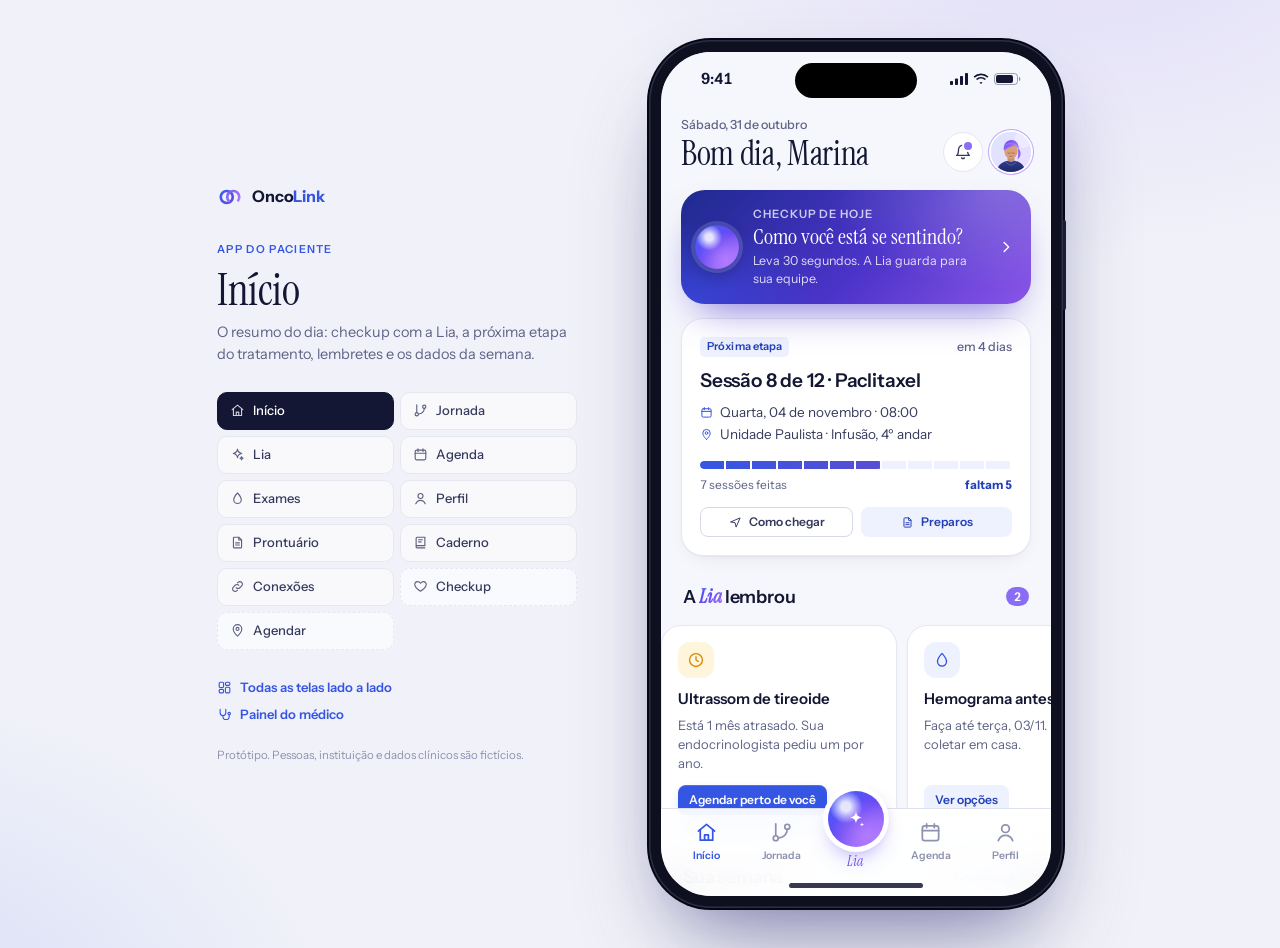
==== app.html @ 6821cc4e "Protótipo de telas do OncoLink para o GitHub Pages Painel do médico (desktop): cabeçalho da paciente" ====
<!doctype html>
<html lang="pt-BR">
<head>
<meta charset="utf-8">
<meta name="viewport" content="width=device-width,initial-scale=1,viewport-fit=cover">
<meta name="theme-color" content="#F5F6FB">
<title>OncoLink · App do paciente</title>
<meta name="description" content="Protótipo do app do paciente do OncoLink: jornada, chat com a Lia, agenda, exames, prontuário, caderno e conexões.">
<link rel="icon" href="assets/img/favicon.svg" type="image/svg+xml">
<link rel="preconnect" href="https://fonts.googleapis.com">
<link rel="preconnect" href="https://fonts.gstatic.com" crossorigin>
<link href="https://fonts.googleapis.com/css2?family=Instrument+Sans:wght@400;500;600;700&family=Instrument+Serif:ital@0;1&family=IBM+Plex+Mono:wght@400;500&display=swap" rel="stylesheet">
<link rel="stylesheet" href="assets/css/base.css">
<link rel="stylesheet" href="assets/css/app.css">
</head>
<body class="pa">
<script src="assets/js/icons.js"></script>

<div class="stage">
  <!-- painel lateral (desktop) -->
  <aside class="side">
    <a class="brand" href="index.html"><svg class="brand-mark"><use href="#oncolink-mark"/></svg><b>Onco<span>Link</span></b></a>
    <p class="side-kicker">App do paciente</p>
    <h1 class="serif side-title" id="sideTitle">Início</h1>
    <p class="side-desc" id="sideDesc"></p>
    <nav class="side-nav" id="sideNav" aria-label="Telas do protótipo"></nav>
    <div class="side-links">
      <a href="telas.html"><svg class="i sm"><use href="#i-grid"/></svg>Todas as telas lado a lado</a>
      <a href="medico.html"><svg class="i sm"><use href="#i-stetho"/></svg>Painel do médico</a>
    </div>
    <p class="proto-note">Protótipo. Pessoas, instituição e dados clínicos são fictícios.</p>
  </aside>

  <!-- celular -->
  <div class="phone-wrap">
    <div class="phone">
      <div class="screen" id="screen">
        <div class="status" aria-hidden="true">
          <span class="num">9:41</span>
          <span class="island"></span>
          <span class="sig">
            <svg viewBox="0 0 18 12" width="18" height="12"><rect x="0" y="8" width="3" height="4" rx=".8"/><rect x="5" y="5.5" width="3" height="6.5" rx=".8"/><rect x="10" y="3" width="3" height="9" rx=".8"/><rect x="15" y="0" width="3" height="12" rx=".8"/></svg>
            <svg viewBox="0 0 16 12" width="16" height="12"><path d="M8 2.2c2.4 0 4.6.9 6.2 2.5l1.2-1.2A10.4 10.4 0 0 0 8 .5 10.4 10.4 0 0 0 .6 3.5l1.2 1.2A8.7 8.7 0 0 1 8 2.2zm0 3.4c1.5 0 2.8.6 3.8 1.5L13 5.9A7 7 0 0 0 8 3.9a7 7 0 0 0-5 2l1.2 1.2c1-.9 2.3-1.5 3.8-1.5zm0 3.4c.6 0 1.1.2 1.5.6L8 11.1 6.5 9.6c.4-.4.9-.6 1.5-.6z"/></svg>
            <svg viewBox="0 0 27 12" width="27" height="12"><rect x=".5" y=".5" width="23" height="11" rx="3.2" fill="none" stroke="currentColor" opacity=".4"/><rect x="2" y="2" width="17" height="8" rx="2"/><path d="M25 4v4c.8-.3 1.3-1.1 1.3-2S25.8 4.3 25 4z" opacity=".5"/></svg>
          </span>
        </div>

        <div class="views">

          <!-- ============ INÍCIO ============ -->
          <section class="scr" data-s="inicio">
            <header class="hd">
              <div>
                <small class="hd-k">Sábado, 31 de outubro</small>
                <h1 class="serif">Bom dia, Marina</h1>
              </div>
              <div class="hd-r">
                <button class="ib" aria-label="Notificações"><svg class="i"><use href="#i-bell"/></svg><i class="badge"></i></button>
                <button class="me-btn" data-go="perfil" aria-label="Perfil"><img src="assets/img/marina.svg" alt=""></button>
              </div>
            </header>

            <button class="lia-card" data-open="checkup">
              <span class="lia-orb" style="--s:44px"></span>
              <span class="lc-tx"><small>Checkup de hoje</small><b>Como você está se sentindo?</b><span>Leva 30 segundos. A Lia guarda para sua equipe.</span></span>
              <svg class="i"><use href="#i-right"/></svg>
            </button>

            <article class="card nextc">
              <div class="nc-top"><span class="tag blue">Próxima etapa</span><span class="nc-when">em 4 dias</span></div>
              <h3>Sessão 8 de 12 · Paclitaxel</h3>
              <p class="nc-meta"><svg class="i xs"><use href="#i-calendar"/></svg>Quarta, 04 de novembro · 08:00</p>
              <p class="nc-meta"><svg class="i xs"><use href="#i-pin"/></svg>Unidade Paulista · Infusão, 4º andar</p>
              <div class="prog" style="--p:58.3"><i></i></div>
              <div class="prog-l num"><span>7 sessões feitas</span><span><b>faltam 5</b></span></div>
              <div class="nc-btns">
                <button class="btn ghost sm"><svg class="i xs"><use href="#i-nav"/></svg>Como chegar</button>
                <button class="btn soft sm"><svg class="i xs"><use href="#i-file"/></svg>Preparos</button>
              </div>
            </article>

            <div class="sec-h"><h2>A <span class="lia-name">Lia</span> lembrou</h2><span class="cnt num">2</span></div>
            <div class="hscroll">
              <article class="rem warn">
                <span class="rem-ic"><svg class="i"><use href="#i-clock"/></svg></span>
                <b>Ultrassom de tireoide</b>
                <p>Está 1 mês atrasado. Sua endocrinologista pediu um por ano.</p>
                <button class="btn primary sm" data-open="agendar">Agendar perto de você</button>
              </article>
              <article class="rem">
                <span class="rem-ic"><svg class="i"><use href="#i-drop"/></svg></span>
                <b>Hemograma antes da sessão</b>
                <p>Faça até terça, 03/11. Dá para coletar em casa.</p>
                <button class="btn soft sm" data-go="exames">Ver opções</button>
              </article>
              <article class="rem">
                <span class="rem-ic"><svg class="i"><use href="#i-pill"/></svg></span>
                <b>Omeprazol</b>
                <p>Você esqueceu 2 doses esta semana. Quer um alarme às 7h?</p>
                <button class="btn soft sm">Criar alarme</button>
              </article>
            </div>

            <div class="sec-h"><h2>Sua semana</h2><button class="lnk" data-go="conexoes">Conexões<svg class="i xs"><use href="#i-right"/></svg></button></div>
            <div class="wk">
              <div class="wk-t"><span class="wk-ic b"><svg class="i sm"><use href="#i-steps"/></svg></span><b class="num">6.240</b><small>passos por dia</small></div>
              <div class="wk-t"><span class="wk-ic v"><svg class="i sm"><use href="#i-moon"/></svg></span><b class="num">6h12</b><small>de sono</small></div>
              <div class="wk-t"><span class="wk-ic p"><svg class="i sm"><use href="#i-flame"/></svg></span><b class="num">3×</b><small>exercícios</small></div>
            </div>
            <p class="fine"><svg class="i xs"><use href="#i-lock"/></svg>Do Apple Watch e do Clue. Sua equipe vê só resumos.</p>

            <button class="connect" data-go="conexoes">
              <span class="cn-ics"><span style="background:#00B0B9"><svg class="i xs"><use href="#i-pulse"/></svg></span><span style="background:#34A853"><svg class="i xs"><use href="#i-heart"/></svg></span><span style="background:#1C2340"><svg class="i xs"><use href="#i-watch"/></svg></span></span>
              <span><b>Conecte mais dados</b><small>Fitbit, Health Connect, Garmin e medidores</small></span>
              <svg class="i sm"><use href="#i-right"/></svg>
            </button>
          </section>

          <!-- ============ JORNADA ============ -->
          <section class="scr" data-s="jornada">
            <header class="hd">
              <div><small class="hd-k">Desde 2019</small><h1 class="serif">Sua jornada</h1></div>
              <div class="hd-r"><button class="ib" aria-label="Compartilhar"><svg class="i"><use href="#i-share"/></svg></button></div>
            </header>
            <div class="seg wide" id="jseg"><button class="on" data-v="linha">Linha do tempo</button><button data-v="trat">Tratamentos</button></div>

            <div id="jv-linha">
              <div class="lanes" id="lanes"></div>
              <div class="jv" id="jv"></div>
            </div>

            <div id="jv-trat" hidden>
              <h3 class="grp">Em andamento</h3>
              <article class="tc">
                <div class="tc-h"><span class="tc-dot" style="--c:#3456E3"></span><b>Paclitaxel semanal</b><span class="tag blue">Em andamento</span></div>
                <p>Quimioterapia neoadjuvante · Câncer de mama</p>
                <div class="prog" style="--p:58.3"><i></i></div>
                <div class="prog-l num"><span>7 de 12 sessões · desde 09/09</span><span>fim previsto 02/12</span></div>
                <div class="tc-ev"><span class="tag warn"><svg class="i xs"><use href="#i-pause"/></svg>1 interrupção</span><span class="tag warn"><svg class="i xs"><use href="#i-alert"/></svg>1 intercorrência</span></div>
              </article>
              <article class="tc">
                <div class="tc-h"><span class="tc-dot" style="--c:#8B6CF6"></span><b>Gosserrelina mensal</b><span class="tag blue">Em andamento</span></div>
                <p>Proteção dos ovários durante a quimioterapia · Fertilidade</p>
                <div class="prog-l num"><span>5 aplicações · desde 02/07</span><span>próxima 26/11</span></div>
              </article>
              <article class="tc">
                <div class="tc-h"><span class="tc-dot" style="--c:#1F9BB8"></span><b>Acompanhamento da tireoide</b><span class="tag warn">Exame atrasado</span></div>
                <p>Ultrassom anual · sem médico responsável desde a alta</p>
              </article>
              <h3 class="grp">Encerrados</h3>
              <article class="tc done">
                <div class="tc-h"><span class="tc-dot" style="--c:#3456E3"></span><b>AC dose densa</b><span class="tag ok">Concluído</span></div>
                <p>4 de 4 ciclos · 01/07 a 19/08/2026</p>
                <div class="tc-ev"><span class="tag bad"><svg class="i xs"><use href="#i-bed"/></svg>1 internação · 3 dias</span><span class="tag ok"><svg class="i xs"><use href="#i-checkc"/></svg>Alta em 27/07</span></div>
              </article>
              <article class="tc done">
                <div class="tc-h"><span class="tc-dot" style="--c:#8B6CF6"></span><b>Preservação da fertilidade</b><span class="tag ok">Concluído</span></div>
                <p>14 óvulos congelados · 19/06/2026</p>
              </article>
              <article class="tc done">
                <div class="tc-h"><span class="tc-dot" style="--c:#C77DDB"></span><b>Septoplastia</b><span class="tag ok">Alta</span></div>
                <p>Cirurgia de desvio de septo · mai/2019</p>
              </article>
            </div>
          </section>

          <!-- ============ LIA ============ -->
          <section class="scr chat-scr" data-s="lia">
            <header class="lia-hd">
              <span class="lia-orb" style="--s:38px"></span>
              <div><b class="lia-name">Lia</b><small><i class="online"></i>Assistente de cuidado da Meridiano</small></div>
              <button class="ib" aria-label="Mais opções"><svg class="i"><use href="#i-more"/></svg></button>
            </header>
            <div class="chat" id="chat">
              <div class="day">Sáb, 24 out</div>
              <div class="m me voice">
                <div class="vb"><span class="play"><svg class="i xs fill"><use href="#i-play"/></svg></span><span class="wave" data-n="26"></span><span class="num dur">0:12</span></div>
                <p class="tr">“Tô sentindo um formigamento na ponta dos dedos, principalmente de manhã. Começou essa semana.”</p>
                <time>19:02</time>
              </div>
              <div class="m lia">
                <p>Obrigada por me contar, Marina. Formigamento pode ser um efeito do paclitaxel, e é importante que sua equipe saiba.</p>
                <div class="rec"><span class="rec-ic"><svg class="i xs"><use href="#i-book"/></svg></span><div><b>Registrado no seu caderno</b><small>Formigamento nas pontas dos dedos · desde 19/10</small></div><span class="rec-sh"><svg class="i xs"><use href="#i-users"/></svg>Equipe</span></div>
                <p>Vou avisar a Dra. Beatriz antes da próxima sessão e te pergunto de novo em alguns dias.</p>
                <time>19:02</time>
              </div>
              <div class="day">Hoje</div>
              <div class="m lia">
                <p>Oi, Marina. Faz uma semana que você falou do formigamento nas mãos. Como está hoje?</p>
                <div class="qr"><button>Melhorou</button><button class="picked">Está igual</button><button>Piorou</button></div>
                <time>09:10</time>
              </div>
              <div class="m me">
                <p>Igual. E às vezes derrubo coisas.</p>
                <time>09:14 <svg class="i xs"><use href="#i-check"/></svg></time>
              </div>
              <div class="m lia">
                <p>Entendi. Isso merece uma avaliação antes da sessão de quarta. A Dra. Beatriz tem horário na terça:</p>
                <div class="slot" id="slot">
                  <div class="sl-d num"><b>03</b>nov</div>
                  <div class="sl-tx"><b>Terça · 10:20</b><small>Dra. Beatriz Kanno · Unidade Paulista · 2,1 km</small></div>
                </div>
                <div class="slot-btns"><button class="btn lia sm" id="slotOk">Agendar</button><button class="btn ghost sm" data-open="agendar">Outros horários</button></div>
                <time>09:14</time>
              </div>
              <div class="safety"><svg class="i xs"><use href="#i-thermo"/></svg><span>Teve febre de 37,8 °C ou mais? Ligue para a <b>Central Oncológica 24h</b>: (11) 4002-8922.</span></div>
            </div>
            <div class="quick" id="quick" hidden>
              <button data-q="sintoma"><svg class="i sm"><use href="#i-thermo"/></svg>Registrar sintoma</button>
              <button data-q="exame"><svg class="i sm"><use href="#i-clip"/></svg>Enviar exame</button>
              <button data-q="contar"><svg class="i sm"><use href="#i-book"/></svg>Contar algo sobre mim</button>
            </div>
            <div class="composer" id="composer">
              <button class="ib plus" id="plusBtn" aria-label="Ações rápidas"><svg class="i"><use href="#i-plus"/></svg></button>
              <label class="cmp-in">
                <input id="msgIn" type="text" placeholder="Conte algo para a Lia…" autocomplete="off">
              </label>
              <button class="mic" id="micBtn" aria-label="Falar com a Lia"><svg class="i"><use href="#i-mic"/></svg></button>
            </div>
            <div class="rec-bar" id="recBar" hidden>
              <span class="rec-dot"></span><span class="num" id="recT">0:00</span>
              <span class="live-wave" id="liveWave"></span>
              <button class="btn sm ghost" id="recCancel">Cancelar</button>
              <button class="mic on" id="recStop" aria-label="Parar e enviar"><svg class="i"><use href="#i-send"/></svg></button>
            </div>
          </section>

          <!-- ============ AGENDA ============ -->
          <section class="scr" data-s="agenda">
            <header class="hd">
              <div><small class="hd-k">Novembro 2026</small><h1 class="serif">Agenda</h1></div>
              <div class="hd-r"><button class="ib" data-open="agendar" aria-label="Novo agendamento"><svg class="i"><use href="#i-plus"/></svg></button></div>
            </header>
            <div class="seg wide"><button class="on">Agendamentos</button><button data-go="exames">Exames</button></div>
            <div class="week" id="week"></div>

            <h3 class="grp">Próximos</h3>
            <article class="ap sug">
              <div class="ap-d num"><small>ter</small><b>03</b></div>
              <div class="ap-b">
                <span class="tag violet"><svg class="i xs"><use href="#i-sparkle"/></svg>Sugerido pela Lia</span>
                <b>Consulta · Dra. Beatriz Kanno</b>
                <small><svg class="i xs"><use href="#i-clock"/></svg>10:20 · Oncologia clínica</small>
                <small><svg class="i xs"><use href="#i-pin"/></svg>Unidade Paulista · 2,1 km</small>
                <div class="ap-btns"><button class="btn primary sm">Confirmar</button><button class="btn ghost sm" data-open="agendar">Remarcar</button></div>
              </div>
            </article>
            <article class="ap">
              <div class="ap-d num"><small>qua</small><b>04</b></div>
              <div class="ap-b">
                <span class="tag blue">Sessão 8 de 12</span>
                <b>Paclitaxel</b>
                <small><svg class="i xs"><use href="#i-clock"/></svg>08:00 · cerca de 3 horas</small>
                <small><svg class="i xs"><use href="#i-pin"/></svg>Unidade Paulista · Infusão, 4º andar</small>
                <p class="ap-note">Leve um casaco e um lanche leve. Hemograma até terça.</p>
              </div>
            </article>
            <article class="ap">
              <div class="ap-d num"><small>sex</small><b>06</b></div>
              <div class="ap-b">
                <span class="tag gray"><svg class="i xs"><use href="#i-globe"/></svg>Teleconsulta</span>
                <b>Nutrição oncológica</b>
                <small><svg class="i xs"><use href="#i-clock"/></svg>15:00 · Camila Duarte</small>
              </div>
            </article>
            <article class="ap">
              <div class="ap-d num"><small>qui</small><b>12</b></div>
              <div class="ap-b">
                <span class="tag gray">Retorno</span>
                <b>Reprodução humana</b>
                <small><svg class="i xs"><use href="#i-clock"/></svg>09:30 · Dr. Rafael Couto</small>
                <small><svg class="i xs"><use href="#i-pin"/></svg>Centro de Reprodução · Itaim · 5,4 km</small>
              </div>
            </article>
            <h3 class="grp">Anteriores</h3>
            <ul class="past">
              <li><span class="num">28/10</span><b>Paclitaxel · sessão 7</b><svg class="i sm ok"><use href="#i-checkc"/></svg></li>
              <li><span class="num">27/10</span><b>Hemograma</b><svg class="i sm ok"><use href="#i-checkc"/></svg></li>
              <li><span class="num">21/10</span><b>Consulta · Dra. Beatriz</b><svg class="i sm ok"><use href="#i-checkc"/></svg></li>
              <li><span class="num">06/10</span><b>Pronto atendimento · infecção urinária</b><svg class="i sm warn"><use href="#i-alert"/></svg></li>
            </ul>
          </section>

          <!-- ============ EXAMES ============ -->
          <section class="scr" data-s="exames">
            <header class="hd sub">
              <button class="back" data-go="agenda"><svg class="i"><use href="#i-left"/></svg>Agenda</button>
            </header>
            <h1 class="serif page-t">Exames</h1>
            <div class="map card" id="map"></div>
            <h3 class="grp">Próximos · perto de você</h3>
            <article class="ex">
              <span class="ex-n" style="--c:#3456E3">1</span>
              <div class="ex-b">
                <div class="ex-t"><b>Hemograma</b><span class="tag blue">Até ter, 03/11</span></div>
                <small>Laboratório Meridiano · Vila Mariana · 1,2 km</small>
                <small class="ok-tx"><svg class="i xs"><use href="#i-check"/></svg>Sem jejum · coleta em casa disponível</small>
                <div class="ap-btns"><button class="btn primary sm" data-open="agendar">Agendar</button><button class="btn ghost sm">Coleta em casa</button></div>
              </div>
            </article>
            <article class="ex">
              <span class="ex-n" style="--c:#5A4ED4">2</span>
              <div class="ex-b">
                <div class="ex-t"><b>Ecocardiograma</b><span class="tag blue">Até 06/11</span></div>
                <small>Unidade Paulista · Cardiologia, 2º andar · 2,1 km</small>
                <small>Pedido pela Dra. Beatriz · controle do coração</small>
              </div>
            </article>
            <article class="ex">
              <span class="ex-n" style="--c:#D58A00">3</span>
              <div class="ex-b">
                <div class="ex-t"><b>Ultrassom de tireoide</b><span class="tag warn">Atrasado</span></div>
                <small>Meridiano Diagnósticos · Moema · 3,4 km</small>
                <small>Pedido anual da endocrinologia · último em 15/09/2025</small>
                <div class="ap-btns"><button class="btn primary sm" data-open="agendar">Agendar</button></div>
              </div>
            </article>
            <h3 class="grp">Recentes</h3>
            <ul class="res">
              <li><span class="res-ic ok"><svg class="i sm"><use href="#i-drop"/></svg></span><div><b>Hemograma</b><small>27/10 · Liberada para a sessão 7</small></div><button class="lnk">Laudo<svg class="i xs"><use href="#i-right"/></svg></button></li>
              <li><span class="res-ic v"><svg class="i sm"><use href="#i-chart"/></svg></span><div><b>Hormônios e reserva ovariana</b><small>21/10 · Comente com o Dr. Rafael no dia 12</small></div><button class="lnk">Laudo<svg class="i xs"><use href="#i-right"/></svg></button></li>
              <li><span class="res-ic ok"><svg class="i sm"><use href="#i-heart"/></svg></span><div><b>Ecocardiograma</b><small>26/08 · Dentro do esperado</small></div><button class="lnk">Laudo<svg class="i xs"><use href="#i-right"/></svg></button></li>
              <li><span class="res-ic"><svg class="i sm"><use href="#i-file"/></svg></span><div><b>Biópsia de mama</b><small>20/05 · Discutido em consulta</small></div><button class="lnk">Laudo<svg class="i xs"><use href="#i-right"/></svg></button></li>
            </ul>
          </section>

          <!-- ============ PERFIL ============ -->
          <section class="scr" data-s="perfil">
            <div class="pf-cover"></div>
            <div class="pf">
              <div class="pf-photo"><img src="assets/img/marina.svg" alt="Foto de Marina"><button aria-label="Trocar foto"><svg class="i xs"><use href="#i-edit"/></svg></button></div>
              <h1 class="serif">Marina Albuquerque Teles</h1>
              <p class="num">38 anos · prontuário 0048-2213</p>
              <span class="chip"><svg class="i"><use href="#i-building"/></svg>Vinculada à Meridiano Saúde</span>
            </div>
            <div class="pf-stats">
              <button data-go="conexoes"><b class="num">3</b><small>conexões</small></button>
              <button data-go="caderno"><b class="num">42</b><small>no caderno</small></button>
              <button data-go="jornada"><b class="num">7/12</b><small>sessões</small></button>
            </div>
            <h3 class="grp">Sua saúde</h3>
            <ul class="menu">
              <li><button data-go="prontuario"><span class="mi b"><svg class="i sm"><use href="#i-file"/></svg></span><span><b>Prontuário</b><small>Diagnósticos, medicações e histórico</small></span><svg class="i sm ch"><use href="#i-right"/></svg></button></li>
              <li><button data-go="caderno"><span class="mi v"><svg class="i sm"><use href="#i-book"/></svg></span><span><b>Meu caderno</b><small>O que você contou à Lia</small></span><svg class="i sm ch"><use href="#i-right"/></svg></button></li>
              <li><button data-go="exames"><span class="mi b"><svg class="i sm"><use href="#i-drop"/></svg></span><span><b>Exames</b><small>Resultados e próximos locais</small></span><svg class="i sm ch"><use href="#i-right"/></svg></button></li>
              <li><button data-go="conexoes"><span class="mi v"><svg class="i sm"><use href="#i-link"/></svg></span><span><b>Conexões</b><small>Apple Saúde, Clue e mais</small></span><span class="pill num">3 ativas</span><svg class="i sm ch"><use href="#i-right"/></svg></button></li>
            </ul>
            <h3 class="grp">Equipe de cuidado</h3>
            <ul class="team">
              <li><span class="t-av">BK</span><span><b>Dra. Beatriz Kanno</b><small>Oncologia clínica</small></span><button class="ib sm" aria-label="Mensagem"><svg class="i sm"><use href="#i-msg"/></svg></button></li>
              <li><span class="t-av v">RC</span><span><b>Dr. Rafael Couto</b><small>Reprodução humana</small></span><button class="ib sm" aria-label="Mensagem"><svg class="i sm"><use href="#i-msg"/></svg></button></li>
              <li><span class="t-av g">JP</span><span><b>Joana Prado</b><small>Enfermeira navegadora · 24h</small></span><button class="ib sm" aria-label="Ligar"><svg class="i sm"><use href="#i-phone"/></svg></button></li>
            </ul>
            <h3 class="grp">Conta</h3>
            <ul class="menu">
              <li><button><span class="mi g"><svg class="i sm"><use href="#i-shield"/></svg></span><span><b>Privacidade e compartilhamento</b></span><svg class="i sm ch"><use href="#i-right"/></svg></button></li>
              <li><button><span class="mi g"><svg class="i sm"><use href="#i-bell"/></svg></span><span><b>Notificações e lembretes</b></span><svg class="i sm ch"><use href="#i-right"/></svg></button></li>
            </ul>
          </section>

          <!-- ============ PRONTUÁRIO ============ -->
          <section class="scr" data-s="prontuario">
            <header class="hd sub"><button class="back" data-go="perfil"><svg class="i"><use href="#i-left"/></svg>Perfil</button></header>
            <h1 class="serif page-t">Prontuário</h1>
            <p class="lead">Registro oficial da Meridiano Saúde · atualizado em 28/10</p>
            <div class="seg wide" id="prSeg"><button class="on" data-v="resumo">Resumo</button><button data-v="meds">Medicações</button><button data-v="hist">Histórico</button></div>

            <div data-pr="resumo">
              <article class="card dx">
                <small>Diagnóstico principal</small>
                <b>Carcinoma ductal invasivo · mama esquerda</b>
                <div class="dx-tags"><span class="tag blue">RH+</span><span class="tag blue">HER2−</span><span class="tag blue">Estágio IIA</span></div>
                <p>Em quimioterapia antes da cirurgia (neoadjuvante). Equipe: oncologia clínica, mastologia e reprodução humana.</p>
              </article>
              <ul class="kv">
                <li><span class="kv-ic bad"><svg class="i sm"><use href="#i-alert"/></svg></span><div><small>Alergias</small><b>Sulfa · urticária</b></div></li>
                <li><span class="kv-ic"><svg class="i sm"><use href="#i-heart"/></svg></span><div><small>Outras condições</small><b>Nódulo de tireoide benigno</b></div></li>
                <li><span class="kv-ic"><svg class="i sm"><use href="#i-plus"/></svg></span><div><small>Cirurgias e procedimentos</small><b>Septoplastia (2019) · Cateter implantado (2026)</b></div></li>
                <li><span class="kv-ic v"><svg class="i sm"><use href="#i-users"/></svg></span><div><small>Histórico familiar</small><b>Mãe: câncer de endométrio · Avó: câncer de ovário</b></div></li>
                <li><span class="kv-ic"><svg class="i sm"><use href="#i-drop"/></svg></span><div><small>Tipo sanguíneo</small><b>O positivo</b></div></li>
              </ul>
            </div>

            <div data-pr="meds" hidden>
              <p class="lead">Marque quando tomar. Sua equipe vê a adesão das últimas 4 semanas.</p>
              <ul class="medl" id="medl"></ul>
            </div>

            <div data-pr="hist" hidden>
              <ul class="hl">
                <li><span class="hl-y num">2026</span><div><b>Internação por neutropenia febril</b><small>24 a 27/07 · alta sem sequelas</small></div></li>
                <li><span class="hl-y num">2026</span><div><b>Congelamento de óvulos</b><small>19/06 · 14 óvulos</small></div></li>
                <li><span class="hl-y num">2026</span><div><b>Implante de cateter</b><small>24/06 · para a quimioterapia</small></div></li>
                <li><span class="hl-y num">2026</span><div><b>Diagnóstico de câncer de mama</b><small>27/05 · biópsia de 20/05</small></div></li>
                <li><span class="hl-y num">2023</span><div><b>Nódulo de tireoide</b><small>Punção benigna · ultrassom anual</small></div></li>
                <li><span class="hl-y num">2019</span><div><b>Septoplastia</b><small>Cirurgia de desvio de septo</small></div></li>
              </ul>
            </div>
          </section>

          <!-- ============ CADERNO ============ -->
          <section class="scr" data-s="caderno">
            <header class="hd sub"><button class="back" data-go="perfil"><svg class="i"><use href="#i-left"/></svg>Perfil</button></header>
            <h1 class="serif page-t">Meu caderno</h1>
            <p class="lead">O que você contou à Lia e quer que sua equipe leve em conta. Você decide o que é compartilhado.</p>
            <button class="btn lia block" data-go="lia"><span class="lia-orb still" style="--s:20px"></span>Contar algo à Lia</button>
            <div class="nb" id="nb"></div>
          </section>

          <!-- ============ CONEXÕES ============ -->
          <section class="scr" data-s="conexoes">
            <header class="hd sub"><button class="back" data-go="perfil"><svg class="i"><use href="#i-left"/></svg>Perfil</button></header>
            <h1 class="serif page-t">Conexões</h1>
            <p class="lead">Conecte apps e dispositivos. Sua equipe vê resumos, como “se exercitou 3 vezes por semana”, e nunca os dados brutos.</p>

            <h3 class="grp">Conectados</h3>
            <article class="svc-card open">
              <div class="svc-h">
                <span class="svc-ic" style="background:linear-gradient(135deg,#FF5E7E,#FF2D55)"><svg class="i fill"><use href="#i-heart"/></svg></span>
                <span><b>Apple Saúde</b><small><i class="on-dot"></i>Sincronizado há 12 min</small></span>
                <svg class="i sm ch"><use href="#i-up"/></svg>
              </div>
              <ul class="perm">
                <li><span><svg class="i xs"><use href="#i-steps"/></svg>Passos e exercícios</span><label class="sw"><input type="checkbox" checked><i></i></label></li>
                <li><span><svg class="i xs"><use href="#i-moon"/></svg>Sono</span><label class="sw"><input type="checkbox" checked><i></i></label></li>
                <li><span><svg class="i xs"><use href="#i-heart"/></svg>Frequência cardíaca</span><label class="sw"><input type="checkbox" checked><i></i></label></li>
                <li><span><svg class="i xs"><use href="#i-scale"/></svg>Peso</span><label class="sw"><input type="checkbox"><i></i></label></li>
              </ul>
              <p class="svc-note"><svg class="i xs"><use href="#i-watch"/></svg>Inclui os dados do seu Apple Watch</p>
            </article>
            <article class="svc-card">
              <div class="svc-h">
                <span class="svc-ic" style="background:linear-gradient(135deg,#E85F7F,#B4559B)"><svg class="i"><use href="#i-cycle"/></svg></span>
                <span><b>Clue</b><small><i class="on-dot"></i>Ciclo e sintomas · hoje, 07:30</small></span>
                <svg class="i sm ch"><use href="#i-down"/></svg>
              </div>
            </article>

            <h3 class="grp">Disponíveis</h3>
            <ul class="avail">
              <li><span class="svc-ic" style="background:#00B0B9"><svg class="i"><use href="#i-pulse"/></svg></span><span><b>Fitbit</b><small>Atividade, sono e FC</small></span><button class="btn soft sm" data-connect>Conectar</button></li>
              <li><span class="svc-ic" style="background:#34A853"><svg class="i"><use href="#i-heart"/></svg></span><span><b>Health Connect</b><small>Android · dados do celular</small></span><button class="btn soft sm" data-connect>Conectar</button></li>
              <li><span class="svc-ic" style="background:#111"><svg class="i"><use href="#i-nav"/></svg></span><span><b>Garmin Connect</b><small>Treinos e recuperação</small></span><button class="btn soft sm" data-connect>Conectar</button></li>
              <li><span class="svc-ic" style="background:#5A4ED4"><svg class="i"><use href="#i-gauge"/></svg></span><span><b>Medidor de pressão</b><small>Bluetooth</small></span><button class="btn soft sm" data-connect>Parear</button></li>
              <li><span class="svc-ic" style="background:#3456E3"><svg class="i"><use href="#i-scale"/></svg></span><span><b>Balança inteligente</b><small>Bluetooth</small></span><button class="btn soft sm" data-connect>Parear</button></li>
            </ul>
            <div class="privacy"><svg class="i"><use href="#i-shield"/></svg><p><b>Seus dados, suas regras.</b> Você pode desconectar quando quiser. A Meridiano só usa esses dados para o seu cuidado.</p></div>
          </section>
        </div>

        <!-- barra inferior -->
        <nav class="tabbar" id="tabbar" aria-label="Navegação do app">
          <button data-go="inicio" data-tab="inicio"><svg class="i"><use href="#i-home"/></svg><span>Início</span></button>
          <button data-go="jornada" data-tab="jornada"><svg class="i"><use href="#i-journey"/></svg><span>Jornada</span></button>
          <button data-go="lia" data-tab="lia" class="tb-lia" aria-label="Lia"><span class="lia-orb" style="--s:56px"><svg class="i fill"><use href="#i-sparkle"/></svg></span><span>Lia</span></button>
          <button data-go="agenda" data-tab="agenda"><svg class="i"><use href="#i-calendar"/></svg><span>Agenda</span></button>
          <button data-go="perfil" data-tab="perfil"><svg class="i"><use href="#i-user"/></svg><span>Perfil</span></button>
        </nav>

        <!-- ============ CHECKUP (pop-up) ============ -->
        <div class="sheet-bg" data-sheet="checkup" hidden>
          <div class="sheet" role="dialog" aria-modal="true" aria-labelledby="ckT">
            <span class="grab"></span>
            <button class="ib close" data-close aria-label="Fechar"><svg class="i"><use href="#i-x"/></svg></button>
            <div class="ck-step" data-step="1">
              <span class="lia-orb" style="--s:46px"></span>
              <h2 class="serif" id="ckT">Como você está se sentindo hoje?</h2>
              <div class="faces" id="faces"></div>
              <p class="faces-l" id="facesL">Toque em uma opção</p>
              <h4>Algo novo desde o último checkup?</h4>
              <div class="sym" id="sym">
                <button>Cansaço</button><button>Náusea</button><button>Formigamento</button><button>Dor</button>
                <button data-alert>Febre</button><button>Sono ruim</button><button>Ansiedade</button><button data-none>Nada de novo</button>
              </div>
              <h4>Sua energia hoje <span class="num" id="enV">6</span><small>/10</small></h4>
              <input type="range" min="0" max="10" value="6" id="energy" class="range">
              <button class="speak"><svg class="i sm"><use href="#i-mic"/></svg>Prefere falar? Conte para a Lia</button>
              <button class="btn primary block lg" id="ckSend">Enviar para a Lia</button>
            </div>
            <div class="ck-step done" data-step="2" hidden>
              <div class="ok-orb"><svg class="i lg"><use href="#i-check"/></svg></div>
              <h2 class="serif">Obrigada, Marina.</h2>
              <p class="lead c" id="ckMsg">Anotei no seu caderno. Sua equipe recebe o resumo da semana na segunda.</p>
              <div class="alert-card" id="ckAlert" hidden>
                <svg class="i"><use href="#i-thermo"/></svg>
                <div><b>Febre durante a quimioterapia é urgente.</b><p>Meça a temperatura. Se for 37,8 °C ou mais, ligue agora para a Central Oncológica 24h.</p>
                <button class="btn sm danger"><svg class="i xs"><use href="#i-phone"/></svg>Ligar · (11) 4002-8922</button></div>
              </div>
              <button class="btn ghost block" data-close>Voltar ao início</button>
            </div>
          </div>
        </div>

        <!-- ============ AGENDAR (pop-up) ============ -->
        <div class="sheet-bg" data-sheet="agendar" hidden>
          <div class="sheet" role="dialog" aria-modal="true" aria-labelledby="agT">
            <span class="grab"></span>
            <button class="ib close" data-close aria-label="Fechar"><svg class="i"><use href="#i-x"/></svg></button>
            <div class="ag-step" data-step="1">
              <small class="sh-k">Agendar exame</small>
              <h2 class="serif" id="agT">Ultrassom de tireoide</h2>
              <p class="lead">Escolha um local perto de você. Não precisa de jejum.</p>
              <div class="locs" id="locs">
                <label class="loc"><input type="radio" name="loc" checked><span class="loc-b"><b>Meridiano Diagnósticos · Moema</b><small><svg class="i xs"><use href="#i-pin"/></svg>3,4 km · 12 min de carro</small></span><span class="loc-n num">seg 09/11</span></label>
                <label class="loc"><input type="radio" name="loc"><span class="loc-b"><b>Unidade Paulista</b><small><svg class="i xs"><use href="#i-pin"/></svg>2,1 km · no dia da sua sessão</small></span><span class="loc-n num">qua 04/11</span></label>
                <label class="loc"><input type="radio" name="loc"><span class="loc-b"><b>Unidade Vila Mariana</b><small><svg class="i xs"><use href="#i-pin"/></svg>4,0 km · 15 min de carro</small></span><span class="loc-n num">ter 10/11</span></label>
              </div>
              <h4>Horários</h4>
              <div class="times" id="times"><button>07:40</button><button class="on">08:20</button><button>09:00</button><button>10:40</button><button>14:00</button><button>16:20</button></div>
              <p class="tip-lia"><span class="lia-orb still" style="--s:18px"></span>Na quarta você já vai à Unidade Paulista. Quer aproveitar a ida?</p>
              <button class="btn primary block lg" id="agOk">Confirmar agendamento</button>
            </div>
            <div class="ag-step done" data-step="2" hidden>
              <div class="ok-orb"><svg class="i lg"><use href="#i-calendar"/></svg></div>
              <h2 class="serif">Agendado!</h2>
              <p class="lead c" id="agMsg">Ultrassom de tireoide · seg, 09/11 · 08:20<br>Meridiano Diagnósticos · Moema</p>
              <p class="fine c">A Lia te lembra na véspera.</p>
              <button class="btn ghost block" data-close>Fechar</button>
            </div>
          </div>
        </div>

        <div class="ptoast" id="ptoast" role="status" aria-live="polite"></div>
      </div>
    </div>
  </div>
</div>

<script src="assets/js/data.js"></script>
<script src="assets/js/app.js"></script>
</body>
</html>
---- assets/css/base.css ----
/* ============================================================
   OncoLink · base
   Tokens, reset e peças comuns às duas interfaces (médico e paciente).
   Azuis e roxos vêm das famílias Retina, Nexo e Dendrito da paleta
   NeuroDynamics; o resto é neutro frio para a leitura clínica.
   ============================================================ */
:root{
  /* superfícies */
  --bg:#F4F5FA;
  --bg-2:#EEF0F7;
  --surface:#FFFFFF;
  --surface-2:#F8F9FD;
  --line:#E6E8F1;
  --line-2:#D6D9E7;

  /* tinta */
  --ink:#131733;
  --ink-2:#363B5E;
  --muted:#5F6488;
  --dim:#8E92AE;

  /* azuis e roxos */
  --blue:#3456E3;
  --blue-700:#2340B8;
  --blue-900:#142A75;
  --blue-100:#E0E6FC;
  --blue-50:#EEF2FE;
  --indigo:#5A4ED4;
  --indigo-100:#E7E5FA;
  --violet:#8B6CF6;
  --violet-300:#BCA8FB;
  --violet-100:#EEE8FE;
  --violet-50:#F6F3FF;

  /* estados (só interface) */
  --ok:#0F9F7A;    --ok-50:#E3F6EF;   --ok-tx:#0A6B52;
  --warn:#D58A00;  --warn-50:#FFF4DC; --warn-tx:#7A4D00;
  --bad:#DD3F57;   --bad-50:#FDE8EB;  --bad-tx:#9A1F33;
  --info:var(--blue); --info-50:var(--blue-50);

  /* Lia: a única superfície em gradiente */
  --lia-a:#3B5BFF;
  --lia-b:#6A4BF2;
  --lia-c:#B47CFF;
  --lia:linear-gradient(135deg,var(--lia-a) 0%,var(--lia-b) 52%,var(--lia-c) 100%);
  --lia-soft:linear-gradient(135deg,#EEF1FF 0%,#F1ECFF 60%,#F8EEFF 100%);

  /* tipo */
  --f:'Instrument Sans',-apple-system,BlinkMacSystemFont,'Segoe UI',Roboto,Arial,sans-serif;
  --fd:'Instrument Serif',Georgia,'Times New Roman',serif;
  --fm:'IBM Plex Mono',ui-monospace,SFMono-Regular,Menlo,monospace;

  /* forma */
  --r-xs:6px; --r-sm:10px; --r-md:14px; --r-lg:18px; --r-xl:24px;
  --sh-1:0 1px 2px rgba(19,23,51,.04),0 1px 1px rgba(19,23,51,.03);
  --sh-2:0 1px 2px rgba(19,23,51,.04),0 8px 24px -12px rgba(19,23,51,.12);
  --sh-3:0 2px 4px rgba(19,23,51,.05),0 24px 48px -16px rgba(19,23,51,.22);
  --sh-lia:0 10px 30px -10px rgba(90,70,240,.55);
  --ease:cubic-bezier(.2,.7,.2,1);
}

*,*::before,*::after{box-sizing:border-box}
html{-webkit-text-size-adjust:100%;text-size-adjust:100%}
body{
  margin:0;font-family:var(--f);font-size:14px;line-height:1.45;color:var(--ink);
  background:var(--bg);-webkit-font-smoothing:antialiased;-moz-osx-font-smoothing:grayscale;
  font-feature-settings:"ss01","cv11";
}
h1,h2,h3,h4,p{margin:0}
button{font:inherit;color:inherit;background:none;border:0;padding:0;cursor:pointer}
a{color:inherit;text-decoration:none}
input,textarea{font:inherit;color:inherit}
svg{display:block}
[hidden]{display:none !important}
.num{font-variant-numeric:tabular-nums}
.mono{font-family:var(--fm)}
.serif{font-family:var(--fd);font-weight:400;letter-spacing:-.005em}
.sr{position:absolute;width:1px;height:1px;overflow:hidden;clip:rect(0 0 0 0);white-space:nowrap}
:focus-visible{outline:2px solid var(--blue);outline-offset:2px;border-radius:6px}

/* ícones (sprite em icons.js) */
.i{width:18px;height:18px;flex:none;stroke:currentColor;fill:none;stroke-width:1.8;stroke-linecap:round;stroke-linejoin:round}
.i.sm{width:15px;height:15px}
.i.xs{width:13px;height:13px}
.i.lg{width:22px;height:22px}
.i.fill{fill:currentColor;stroke:none}

/* marca OncoLink */
.brand{display:inline-flex;align-items:center;gap:9px;font-weight:600;letter-spacing:-.01em;font-size:16px}
.brand-mark{width:26px;height:26px}
.brand b{font-weight:700}
.brand span{color:var(--blue)}

/* Lia: orbe */
.lia-orb{
  --s:28px;display:inline-block;width:var(--s);height:var(--s);border-radius:50%;flex:none;position:relative;
  background:
    radial-gradient(circle at 32% 28%,rgba(255,255,255,.85) 0 8%,rgba(255,255,255,0) 30%),
    radial-gradient(circle at 70% 80%,rgba(180,124,255,.95),rgba(180,124,255,0) 60%),
    var(--lia);
  box-shadow:inset 0 -2px 6px rgba(40,20,140,.35),0 4px 14px -4px rgba(90,70,240,.6);
}
.lia-orb::after{
  content:"";position:absolute;inset:-3px;border-radius:50%;
  background:conic-gradient(from 0deg,rgba(59,91,255,0),rgba(180,124,255,.55),rgba(59,91,255,0) 60%);
  filter:blur(4px);opacity:.7;z-index:-1;animation:lia-spin 6s linear infinite;
}
.lia-orb.still::after{animation:none}
@keyframes lia-spin{to{transform:rotate(360deg)}}
.lia-name{font-family:var(--fd);font-style:italic;font-size:1.12em;letter-spacing:.005em;
  background:var(--lia);-webkit-background-clip:text;background-clip:text;color:transparent}

/* chips e etiquetas */
.chip{display:inline-flex;align-items:center;gap:6px;height:26px;padding:0 10px;border-radius:999px;
  font-size:12px;font-weight:500;color:var(--ink-2);background:var(--surface-2);border:1px solid var(--line);white-space:nowrap}
.chip .i{width:13px;height:13px}
.tag{display:inline-flex;align-items:center;gap:5px;height:20px;padding:0 7px;border-radius:5px;
  font-size:11px;font-weight:600;letter-spacing:.01em;white-space:nowrap}
.tag.blue{background:var(--blue-50);color:var(--blue-700)}
.tag.violet{background:var(--violet-100);color:#4B2DB3}
.tag.ok{background:var(--ok-50);color:var(--ok-tx)}
.tag.warn{background:var(--warn-50);color:var(--warn-tx)}
.tag.bad{background:var(--bad-50);color:var(--bad-tx)}
.tag.gray{background:var(--bg-2);color:var(--muted)}
.dot{width:7px;height:7px;border-radius:50%;flex:none;background:currentColor}

/* botões */
.btn{display:inline-flex;align-items:center;justify-content:center;gap:7px;height:36px;padding:0 14px;
  border-radius:var(--r-sm);font-weight:600;font-size:13px;white-space:nowrap;
  transition:background .15s var(--ease),border-color .15s var(--ease),box-shadow .15s var(--ease),transform .1s}
.btn:active{transform:translateY(1px)}
.btn.primary{background:var(--blue);color:#fff;box-shadow:0 1px 0 rgba(255,255,255,.15) inset,0 4px 12px -6px rgba(52,86,227,.7)}
.btn.primary:hover{background:var(--blue-700)}
.btn.ghost{background:var(--surface);border:1px solid var(--line-2);color:var(--ink-2)}
.btn.ghost:hover{border-color:var(--dim);background:var(--surface-2)}
.btn.soft{background:var(--blue-50);color:var(--blue-700)}
.btn.soft:hover{background:var(--blue-100)}
.btn.lia{background:var(--lia);color:#fff;box-shadow:var(--sh-lia)}
.btn.sm{height:30px;padding:0 11px;font-size:12px;border-radius:8px}
.btn.icon{width:36px;padding:0}
.btn.icon.sm{width:30px}

/* aviso de protótipo */
.proto-note{font-size:11.5px;color:var(--dim)}
---- assets/css/app.css ----
/* OncoLink · app do paciente (mobile) */
body.pa{min-height:100vh;background:
  radial-gradient(900px 600px at 85% -10%,rgba(139,108,246,.16),transparent 60%),
  radial-gradient(800px 600px at -10% 110%,rgba(52,86,227,.14),transparent 60%),
  #F1F2F9}

/* palco */
.stage{min-height:100vh;display:grid;grid-template-columns:minmax(260px,360px) auto;justify-content:center;align-items:center;gap:72px;padding:40px 32px}
.side{display:flex;flex-direction:column;gap:10px;max-width:360px}
.side .brand{margin-bottom:22px}
.side-kicker{font-size:11px;font-weight:600;letter-spacing:.12em;text-transform:uppercase;color:var(--blue)}
.side-title{font-size:44px;line-height:1;letter-spacing:-.01em}
.side-desc{font-size:14.5px;color:var(--muted);line-height:1.5;min-height:44px}
.side-nav{display:grid;grid-template-columns:1fr 1fr;gap:6px;margin:16px 0 10px}
.side-nav button{display:flex;align-items:center;gap:8px;height:38px;padding:0 12px;border-radius:10px;font-size:13px;font-weight:500;color:var(--ink-2);
  background:rgba(255,255,255,.6);border:1px solid var(--line);text-align:left;transition:.15s}
.side-nav button:hover{background:#fff;border-color:var(--line-2)}
.side-nav button.on{background:var(--ink);color:#fff;border-color:var(--ink)}
.side-nav button .i{width:15px;height:15px;opacity:.8}
.side-nav button.ov{border-style:dashed}
.side-links{display:flex;flex-direction:column;gap:8px;margin:8px 0 14px}
.side-links a{display:inline-flex;align-items:center;gap:8px;font-size:13px;font-weight:600;color:var(--blue)}
.side-links a:hover{color:var(--blue-700)}

/* celular */
.phone-wrap{display:grid;place-items:center}
.phone{width:414px;height:868px;border-radius:62px;padding:12px;background:#0E1020;position:relative;
  box-shadow:0 0 0 1.5px #2A2E48 inset,0 0 0 2px #050610,0 50px 100px -30px rgba(30,30,80,.45),0 30px 60px -30px rgba(80,60,200,.35)}
.phone::before{content:"";position:absolute;right:-3px;top:180px;width:3px;height:90px;border-radius:0 2px 2px 0;background:#1A1D33}
.screen{position:relative;width:390px;height:844px;border-radius:50px;overflow:hidden;background:#F6F7FC;isolation:isolate}
.screen::after{content:"";position:absolute;left:50%;bottom:8px;width:134px;height:5px;border-radius:3px;background:#131733;transform:translateX(-50%);z-index:40;opacity:.85}

.status{position:absolute;top:0;left:0;right:0;height:50px;z-index:30;display:flex;align-items:center;justify-content:space-between;padding:4px 30px 0 40px;
  font-size:15.5px;font-weight:600;color:var(--ink);pointer-events:none}
.status .island{position:absolute;left:50%;top:11px;width:122px;height:35px;border-radius:20px;background:#000;transform:translateX(-50%)}
.status .sig{display:flex;align-items:center;gap:5px}
.status .sig svg{fill:currentColor}
.status:not(.dark){background:linear-gradient(#F6F7FC 62%,rgba(246,247,252,0))}
.status.dark{color:#fff}

.views{position:absolute;inset:0}
.scr{position:absolute;inset:0;overflow-y:auto;overflow-x:hidden;padding:56px 20px 118px;display:none;scrollbar-width:none;-webkit-overflow-scrolling:touch}
.scr::-webkit-scrollbar{display:none}
.scr.on{display:block;animation:in .28s var(--ease)}
@keyframes in{from{opacity:0;transform:translateY(6px)}to{opacity:1;transform:none}}

/* cabeçalho */
.hd{display:flex;align-items:flex-end;justify-content:space-between;gap:12px;margin:8px 0 18px}
.hd-k{display:block;font-size:12.5px;color:var(--muted);font-weight:500;margin-bottom:2px}
.hd h1{font-size:34px;line-height:1.05;letter-spacing:-.01em}
.hd-r{display:flex;align-items:center;gap:8px}
.hd.sub{margin:4px 0 6px;align-items:center}
.ib{position:relative;width:40px;height:40px;border-radius:50%;display:grid;place-items:center;color:var(--ink-2);background:#fff;border:1px solid var(--line)}
.ib.sm{width:34px;height:34px}
.ib .badge{position:absolute;top:9px;right:10px;width:8px;height:8px;border-radius:50%;background:var(--violet);box-shadow:0 0 0 2px #fff}
.me-btn{width:40px;height:40px;border-radius:50%;overflow:hidden;box-shadow:0 0 0 2px #fff,0 0 0 3px var(--violet-300)}
.me-btn img{width:100%;height:100%}
.back{display:inline-flex;align-items:center;gap:2px;height:36px;margin-left:-8px;padding-right:8px;font-size:15px;font-weight:500;color:var(--blue)}
.page-t{font-size:34px;line-height:1.05;letter-spacing:-.01em;margin:2px 0 6px}
.lead{font-size:14px;color:var(--muted);line-height:1.5;margin-bottom:16px}
.lead.c,.fine.c{text-align:center}
.fine{display:flex;align-items:center;gap:6px;font-size:12px;color:var(--dim);margin-top:8px}
.grp{font-size:12px;font-weight:600;letter-spacing:.08em;text-transform:uppercase;color:var(--dim);margin:24px 2px 10px}
.card{background:#fff;border:1px solid var(--line);border-radius:22px;box-shadow:var(--sh-2)}
.btn.block{display:flex;width:100%}
.btn.lg{height:50px;font-size:15px;border-radius:14px}
.btn.danger{background:var(--bad);color:#fff}
.lnk{display:inline-flex;align-items:center;gap:2px;font-size:13px;font-weight:600;color:var(--blue)}

.seg{display:flex;padding:3px;border-radius:12px;background:#E9EBF4;margin-bottom:16px}
.seg button{flex:1;height:34px;border-radius:9px;font-size:13.5px;font-weight:500;color:var(--muted)}
.seg button.on{background:#fff;color:var(--ink);font-weight:600;box-shadow:0 1px 3px rgba(19,23,51,.1)}

/* ------- início ------- */
.lia-card{position:relative;display:flex;align-items:center;gap:14px;width:100%;padding:16px 16px 16px 14px;border-radius:24px;text-align:left;overflow:hidden;
  background:linear-gradient(135deg,#1E2A8F 0%,#4B33C9 55%,#8A55E8 100%);color:#fff;box-shadow:0 20px 40px -18px rgba(75,51,201,.7)}
.lia-card::before{content:"";position:absolute;inset:0;background:radial-gradient(240px 140px at 90% 0%,rgba(255,255,255,.22),transparent 70%),radial-gradient(200px 120px at 0% 100%,rgba(59,91,255,.5),transparent 70%)}
.lia-card>*{position:relative}
.lia-card .lia-orb{box-shadow:0 0 0 4px rgba(255,255,255,.14),0 6px 18px -4px rgba(0,0,0,.4)}
.lc-tx{flex:1;min-width:0}
.lc-tx small{display:block;font-size:11.5px;font-weight:600;letter-spacing:.08em;text-transform:uppercase;opacity:.75}
.lc-tx b{display:block;font-family:var(--fd);font-weight:400;font-size:22px;line-height:1.15;margin:2px 0}
.lc-tx span{display:block;font-size:12.5px;opacity:.82}

.nextc{padding:18px;margin-top:14px}
.nc-top{display:flex;justify-content:space-between;align-items:center;margin-bottom:10px}
.nc-when{font-size:12.5px;color:var(--muted);font-weight:500}
.nextc h3{font-size:19px;font-weight:600;letter-spacing:-.01em;margin-bottom:8px}
.nc-meta{display:flex;align-items:center;gap:7px;font-size:13.5px;color:var(--ink-2);margin-top:3px}
.nc-meta .i{color:var(--blue)}
.prog{height:8px;border-radius:5px;background:var(--blue-50);margin-top:16px;overflow:hidden;position:relative}
.prog i{position:absolute;inset:0 auto 0 0;width:calc(var(--p)*1%);border-radius:5px;background:linear-gradient(90deg,var(--blue),var(--indigo))}
.prog::after{content:"";position:absolute;inset:0;background:repeating-linear-gradient(90deg,transparent 0 calc(100%/12 - 2px),#fff calc(100%/12 - 2px) calc(100%/12))}
.prog-l{display:flex;justify-content:space-between;font-size:12px;color:var(--muted);margin-top:7px}
.prog-l b{color:var(--blue-700)}
.nc-btns{display:flex;gap:8px;margin-top:14px}
.nc-btns .btn{flex:1}

.sec-h{display:flex;align-items:center;justify-content:space-between;margin:26px 2px 12px}
.sec-h h2{font-size:18px;font-weight:600;letter-spacing:-.01em}
.sec-h .cnt{font-size:12px;font-weight:600;color:#fff;background:var(--violet);border-radius:10px;padding:1px 8px}
.hscroll{display:flex;gap:10px;overflow-x:auto;margin:0 -20px;padding:2px 20px 6px;scroll-snap-type:x mandatory;scrollbar-width:none}
.hscroll::-webkit-scrollbar{display:none}
.rem{flex:none;width:236px;scroll-snap-align:start;padding:16px;border-radius:20px;background:#fff;border:1px solid var(--line);display:flex;flex-direction:column;gap:6px;box-shadow:var(--sh-1)}
.rem-ic{width:36px;height:36px;border-radius:12px;display:grid;place-items:center;background:var(--blue-50);color:var(--blue);margin-bottom:4px}
.rem.warn .rem-ic{background:var(--warn-50);color:var(--warn)}
.rem b{font-size:15px;font-weight:600}
.rem p{font-size:13px;color:var(--muted);line-height:1.45;flex:1}
.rem .btn{margin-top:6px;align-self:flex-start}

.wk{display:grid;grid-template-columns:repeat(3,1fr);gap:8px}
.wk-t{background:#fff;border:1px solid var(--line);border-radius:18px;padding:12px;display:flex;flex-direction:column;gap:2px}
.wk-ic{width:28px;height:28px;border-radius:9px;display:grid;place-items:center;margin-bottom:6px}
.wk-ic.b{background:var(--blue-50);color:var(--blue)}
.wk-ic.v{background:var(--violet-100);color:#5A3BD0}
.wk-ic.p{background:#FCE9F2;color:#C04B86}
.wk-t b{font-size:20px;font-weight:600;letter-spacing:-.02em}
.wk-t small{font-size:11.5px;color:var(--muted)}
.connect{display:flex;align-items:center;gap:12px;width:100%;margin-top:14px;padding:14px;border-radius:18px;border:1.5px dashed var(--line-2);text-align:left;color:var(--ink)}
.connect b{display:block;font-size:14px;font-weight:600}
.connect small{display:block;font-size:12px;color:var(--muted)}
.connect>span:nth-child(2){flex:1}
.cn-ics{display:flex}
.cn-ics span{width:28px;height:28px;border-radius:9px;display:grid;place-items:center;color:#fff;box-shadow:0 0 0 2px #F6F7FC;margin-left:-6px}
.cn-ics span:first-child{margin-left:0}

/* ------- jornada ------- */
.lanes{display:flex;gap:6px;overflow-x:auto;margin:0 -20px 8px;padding:0 20px 4px;scrollbar-width:none}
.lanes::-webkit-scrollbar{display:none}
.lanes button{flex:none;display:inline-flex;align-items:center;gap:7px;height:32px;padding:0 12px;border-radius:999px;background:#fff;border:1px solid var(--line);font-size:12.5px;font-weight:500;color:var(--ink-2)}
.lanes button i{width:8px;height:8px;border-radius:50%;background:var(--c)}
.lanes button small{font-size:11px;color:var(--dim)}
.lanes button.on{border-color:var(--c);box-shadow:0 0 0 1px var(--c) inset}
.jv{position:relative;margin:4px -4px 0}
.jv svg.jl{position:absolute;left:0;top:0;pointer-events:none;overflow:visible}
.jrow{position:relative;display:flex;align-items:center;padding-left:var(--g);transition:opacity .2s}
.jrow.dim{opacity:.28}
.jrow .jc{flex:1;min-width:0;padding:8px 12px;border-radius:14px;display:flex;flex-direction:column;gap:2px}
.jrow.ev .jc{background:#fff;border:1px solid var(--line)}
.jrow.fut .jc{background:transparent;border:1px dashed var(--line-2)}
.jrow.nx .jc{background:var(--blue-50);border:1px solid var(--blue-100)}
.jrow .jt{display:flex;align-items:center;justify-content:space-between;gap:8px}
.jrow b{font-size:13.5px;font-weight:600;white-space:nowrap;overflow:hidden;text-overflow:ellipsis}
.jrow small{font-size:11.5px;color:var(--muted);white-space:nowrap;overflow:hidden;text-overflow:ellipsis}
.jrow .tag{flex:none;height:18px;font-size:10.5px;padding:0 6px}
.jrow.sep{font-size:11px;font-weight:600;letter-spacing:.1em;text-transform:uppercase;color:var(--dim)}
.jrow.sep.today{color:var(--blue)}
.jrow.sep span{background:#F6F7FC;padding-right:8px}
.jrow.sep.today span{display:inline-flex;align-items:center;gap:6px;color:#fff;background:var(--blue);border-radius:8px;padding:3px 8px;letter-spacing:.06em}

.tc{background:#fff;border:1px solid var(--line);border-radius:20px;padding:16px;margin-bottom:10px}
.tc.done{background:#FBFBFE}
.tc-h{display:flex;align-items:center;gap:8px}
.tc-h b{font-size:15px;font-weight:600;flex:1}
.tc-dot{width:10px;height:10px;border-radius:50%;background:var(--c);box-shadow:0 0 0 3px color-mix(in srgb,var(--c) 18%,transparent)}
.tc>p{font-size:13px;color:var(--muted);margin:4px 0 0 18px}
.tc .prog{margin-left:18px;margin-top:12px}
.tc .prog-l{margin-left:18px}
.tc-ev{display:flex;flex-wrap:wrap;gap:6px;margin:12px 0 0 18px}

/* ------- lia (chat) ------- */
.chat-scr.on{display:flex;flex-direction:column;padding:50px 0 0;overflow:hidden;
  background:radial-gradient(420px 260px at 50% -40px,rgba(139,108,246,.2),transparent 70%),radial-gradient(300px 200px at 0% 30%,rgba(59,91,255,.07),transparent 70%),#F6F7FC}
.lia-hd{display:flex;align-items:center;gap:12px;padding:10px 20px 12px;border-bottom:1px solid rgba(214,217,231,.6)}
.lia-hd>div{flex:1;min-width:0}
.lia-hd .lia-name{display:block;font-size:26px;line-height:1}
.lia-hd small{display:flex;align-items:center;gap:6px;font-size:12px;color:var(--muted);margin-top:3px}
.online{width:7px;height:7px;border-radius:50%;background:var(--ok);box-shadow:0 0 0 3px var(--ok-50)}
.chat{flex:1;overflow-y:auto;padding:12px 16px 14px;display:flex;flex-direction:column;gap:10px;scrollbar-width:none}
.chat::-webkit-scrollbar{display:none}
.day{align-self:center;font-size:11.5px;font-weight:600;color:var(--dim);background:rgba(255,255,255,.7);border:1px solid var(--line);border-radius:999px;padding:3px 10px;margin:6px 0 2px}
.m{max-width:84%;display:flex;flex-direction:column;gap:8px;animation:in .3s var(--ease)}
.m p{font-size:14.5px;line-height:1.45}
.m time{display:flex;align-items:center;gap:3px;font-size:10.5px;color:var(--dim)}
.m.me{align-self:flex-end;align-items:flex-end}
.m.me>p:not(.tr){background:var(--blue);color:#fff;padding:10px 14px;border-radius:20px 20px 6px 20px}
.m.me time .i{color:var(--blue)}
.m.lia{align-self:flex-start;position:relative;padding-left:34px}
.m.lia::before{content:"";position:absolute;left:0;bottom:18px;width:26px;height:26px;border-radius:50%;
  background:radial-gradient(circle at 32% 28%,rgba(255,255,255,.85) 0 8%,rgba(255,255,255,0) 30%),var(--lia);box-shadow:0 3px 10px -3px rgba(90,70,240,.6)}
.m.lia>p{background:#fff;padding:10px 14px;border-radius:20px 20px 20px 6px;border:1px solid transparent;
  background-image:linear-gradient(#fff,#fff),linear-gradient(135deg,rgba(59,91,255,.35),rgba(180,124,255,.45));background-origin:border-box;background-clip:padding-box,border-box;
  box-shadow:0 6px 16px -10px rgba(90,70,240,.35)}
.m.voice{gap:6px}
.vb{display:flex;align-items:center;gap:10px;background:var(--blue);color:#fff;padding:10px 14px 10px 10px;border-radius:20px 20px 6px 20px}
.play{width:28px;height:28px;border-radius:50%;background:rgba(255,255,255,.22);display:grid;place-items:center}
.wave{display:flex;align-items:center;gap:2px;height:24px}
.wave i{display:block;width:2.5px;border-radius:2px;background:rgba(255,255,255,.85)}
.dur{font-size:12px;opacity:.85}
.tr{font-size:13px !important;color:var(--muted);font-style:italic;max-width:260px;text-align:right}
.rec{display:flex;align-items:center;gap:10px;padding:10px 12px;border-radius:16px;background:var(--violet-50);border:1px solid #E6DEFD}
.rec-ic{width:30px;height:30px;border-radius:10px;display:grid;place-items:center;background:#fff;color:var(--violet);flex:none}
.rec>div{flex:1;min-width:0}
.rec b{display:block;font-size:12.5px;font-weight:600}
.rec small{display:block;font-size:11.5px;color:var(--muted)}
.rec-sh{display:inline-flex;align-items:center;gap:4px;font-size:10.5px;font-weight:600;color:#5A3BD0;flex:none}
.qr{display:flex;flex-wrap:wrap;gap:6px}
.qr button{height:32px;padding:0 13px;border-radius:999px;background:#fff;border:1px solid var(--violet-300);color:#4B2DB3;font-size:13px;font-weight:600}
.qr button.picked{background:var(--violet-100);border-color:transparent}
.slot{display:flex;align-items:center;gap:12px;padding:12px;border-radius:16px;background:#fff;border:1px solid var(--line);box-shadow:var(--sh-1)}
.sl-d{width:44px;height:48px;border-radius:12px;background:var(--lia-soft);display:flex;flex-direction:column;align-items:center;justify-content:center;font-size:11px;color:#5A3BD0;line-height:1.1}
.sl-d b{font-size:18px;color:#3E2A9C}
.sl-tx b{display:block;font-size:14px;font-weight:600}
.sl-tx small{display:block;font-size:12px;color:var(--muted)}
.slot-btns{display:flex;gap:8px}
.slot.booked{border-color:var(--ok);background:var(--ok-50)}
.safety{display:flex;gap:8px;align-items:flex-start;margin:6px 4px 2px;padding:10px 12px;border-radius:14px;background:#FFF5F6;border:1px solid #F8D9DF;font-size:12px;color:var(--bad-tx);line-height:1.4}
.safety .i{flex:none;margin-top:1px}
.typing{display:flex;gap:4px;background:#fff;padding:12px 14px;border-radius:20px 20px 20px 6px;border:1px solid var(--line);align-self:flex-start}
.typing i{width:6px;height:6px;border-radius:50%;background:var(--violet-300);animation:blink 1s infinite}
.typing i:nth-child(2){animation-delay:.15s}.typing i:nth-child(3){animation-delay:.3s}
@keyframes blink{0%,100%{opacity:.3;transform:none}50%{opacity:1;transform:translateY(-2px)}}

.quick{display:flex;gap:6px;overflow-x:auto;padding:0 16px 8px;scrollbar-width:none}
.quick::-webkit-scrollbar{display:none}
.quick button{flex:none;display:inline-flex;align-items:center;gap:6px;height:34px;padding:0 12px;border-radius:12px;background:#fff;border:1px solid var(--line);font-size:12.5px;font-weight:500;color:var(--ink-2)}
.quick button .i{color:var(--violet)}
.composer,.rec-bar{display:flex;align-items:center;gap:8px;padding:8px 12px;margin:0 0 92px}
.composer .plus{flex:none;background:#fff}
.composer .plus.on .i{transform:rotate(45deg)}
.composer .plus .i{transition:transform .2s}
.cmp-in{flex:1;height:46px;border-radius:23px;background:#fff;border:1px solid var(--line-2);display:flex;align-items:center;padding:0 16px}
.cmp-in input{flex:1;border:0;outline:0;background:none;font-size:14.5px;min-width:0}
.cmp-in input::placeholder{color:var(--dim)}
.mic{flex:none;width:46px;height:46px;border-radius:50%;display:grid;place-items:center;color:#fff;background:var(--lia);box-shadow:var(--sh-lia)}
.mic.send{background:var(--blue)}
.rec-bar{background:#fff;border-top:1px solid var(--line);margin:0 0 92px;padding:10px 12px}
.rec-dot{width:10px;height:10px;border-radius:50%;background:var(--bad);animation:blink 1s infinite}
.live-wave{flex:1;display:flex;align-items:center;gap:2px;height:30px;overflow:hidden}
.live-wave i{display:block;width:3px;border-radius:2px;background:linear-gradient(var(--lia-a),var(--lia-c));animation:wv .9s ease-in-out infinite}
@keyframes wv{0%,100%{transform:scaleY(.35)}50%{transform:scaleY(1)}}

/* ------- agenda ------- */
.week{display:grid;grid-template-columns:repeat(7,1fr);gap:4px;margin-bottom:6px}
.week button{display:flex;flex-direction:column;align-items:center;gap:4px;padding:8px 0;border-radius:14px;font-size:11px;color:var(--dim)}
.week button b{font-size:16px;font-weight:600;color:var(--ink)}
.week button i{width:5px;height:5px;border-radius:50%;background:transparent}
.week button.ev i{background:var(--blue)}
.week button.sg i{background:var(--violet)}
.week button.td{background:var(--ink);color:#C9CCE0}
.week button.td b{color:#fff}
.ap{display:flex;gap:12px;background:#fff;border:1px solid var(--line);border-radius:20px;padding:14px;margin-bottom:10px}
.ap.sug{border-color:#E2DAFD;background:linear-gradient(180deg,#FBF9FF,#fff)}
.ap-d{width:48px;flex:none;display:flex;flex-direction:column;align-items:center;padding-top:2px}
.ap-d small{font-size:11px;text-transform:uppercase;letter-spacing:.06em;color:var(--dim);font-weight:600}
.ap-d b{font-size:24px;font-weight:600;letter-spacing:-.02em}
.ap-b{flex:1;min-width:0;display:flex;flex-direction:column;gap:3px;align-items:flex-start}
.ap-b>b{font-size:15px;font-weight:600;margin-top:4px}
.ap-b small{display:flex;align-items:center;gap:6px;font-size:12.5px;color:var(--muted)}
.ap-b small .i{color:var(--dim)}
.ap-note{font-size:12.5px;color:var(--ink-2);background:var(--blue-50);border-radius:10px;padding:8px 10px;margin-top:6px;align-self:stretch}
.ap-btns{display:flex;gap:8px;margin-top:10px}
.past{list-style:none;margin:0;padding:0;background:#fff;border:1px solid var(--line);border-radius:18px}
.past li{display:flex;align-items:center;gap:12px;padding:12px 14px;border-top:1px solid var(--line);font-size:13.5px}
.past li:first-child{border-top:0}
.past li span{width:42px;font-size:12px;color:var(--dim)}
.past li b{flex:1;font-weight:500}
.i.ok{color:var(--ok)} .i.warn{color:var(--warn)}
.ok-tx{color:var(--ok-tx) !important}

/* ------- exames ------- */
.map{height:190px;overflow:hidden;position:relative;margin:10px 0 0;border-radius:22px}
.map svg{width:100%;height:100%;display:block}
.ex{display:flex;gap:12px;background:#fff;border:1px solid var(--line);border-radius:20px;padding:14px;margin-bottom:10px}
.ex-n{width:26px;height:26px;border-radius:50% 50% 50% 4px;transform:rotate(-45deg);flex:none;display:grid;place-items:center;background:var(--c);color:#fff;font-size:12px;font-weight:700}
.ex-n{transform:none;border-radius:9px}
.ex-b{flex:1;min-width:0;display:flex;flex-direction:column;gap:3px}
.ex-t{display:flex;justify-content:space-between;align-items:center;gap:8px;margin-bottom:2px}
.ex-t b{font-size:15px;font-weight:600}
.ex-b small{display:flex;align-items:center;gap:5px;font-size:12.5px;color:var(--muted)}
.res{list-style:none;margin:0;padding:0;background:#fff;border:1px solid var(--line);border-radius:18px}
.res li{display:flex;align-items:center;gap:12px;padding:12px 14px;border-top:1px solid var(--line)}
.res li:first-child{border-top:0}
.res li>div{flex:1;min-width:0}
.res b{display:block;font-size:14px;font-weight:600}
.res small{display:block;font-size:12px;color:var(--muted)}
.res-ic{width:34px;height:34px;border-radius:11px;display:grid;place-items:center;background:var(--bg-2);color:var(--muted);flex:none}
.res-ic.ok{background:var(--ok-50);color:var(--ok)}
.res-ic.v{background:var(--violet-100);color:#5A3BD0}

/* ------- perfil ------- */
[data-s="perfil"]{padding-top:0}
.pf-cover{height:170px;margin:0 -20px;background:
  radial-gradient(260px 160px at 85% 10%,rgba(180,124,255,.7),transparent 70%),
  radial-gradient(260px 180px at 10% 90%,rgba(59,91,255,.7),transparent 70%),
  linear-gradient(135deg,#2A3BB8,#6A4BF2)}
.pf{display:flex;flex-direction:column;align-items:center;text-align:center;margin-top:-58px}
.pf-photo{position:relative;width:112px;height:112px}
.pf-photo img{width:112px;height:112px;border-radius:36px;box-shadow:0 0 0 5px #F6F7FC,0 18px 30px -12px rgba(40,30,120,.45)}
.pf-photo button{position:absolute;right:-4px;bottom:-4px;width:32px;height:32px;border-radius:50%;background:#fff;color:var(--blue);display:grid;place-items:center;box-shadow:0 0 0 3px #F6F7FC,var(--sh-2)}
.pf h1{font-size:28px;line-height:1.1;margin-top:14px}
.pf p{font-size:13px;color:var(--muted);margin:4px 0 10px}
.pf .chip .i{color:var(--blue)}
.pf-stats{display:grid;grid-template-columns:repeat(3,1fr);margin-top:18px;background:#fff;border:1px solid var(--line);border-radius:18px}
.pf-stats button{padding:12px 0;display:flex;flex-direction:column;align-items:center;border-left:1px solid var(--line)}
.pf-stats button:first-child{border-left:0}
.pf-stats b{font-size:19px;font-weight:600}
.pf-stats small{font-size:11.5px;color:var(--muted)}
.menu,.team{list-style:none;margin:0;padding:0;background:#fff;border:1px solid var(--line);border-radius:18px;overflow:hidden}
.menu li+li,.team li+li{border-top:1px solid var(--line)}
.menu button{display:flex;align-items:center;gap:12px;width:100%;padding:12px 14px;text-align:left}
.menu button>span:nth-child(2){flex:1;min-width:0}
.menu b{display:block;font-size:14px;font-weight:600}
.menu small{display:block;font-size:12px;color:var(--muted)}
.mi{width:34px;height:34px;border-radius:11px;display:grid;place-items:center;flex:none}
.mi.b{background:var(--blue-50);color:var(--blue)}
.mi.v{background:var(--violet-100);color:#5A3BD0}
.mi.g{background:var(--bg-2);color:var(--muted)}
.ch{color:var(--dim)}
.pill{font-size:11px;font-weight:600;color:var(--ok-tx);background:var(--ok-50);border-radius:999px;padding:2px 8px}
.team li{display:flex;align-items:center;gap:12px;padding:12px 14px}
.team li>span:nth-child(2){flex:1}
.team b{display:block;font-size:14px;font-weight:600}
.team small{display:block;font-size:12px;color:var(--muted)}
.t-av{width:38px;height:38px;border-radius:50%;display:grid;place-items:center;font-size:12.5px;font-weight:700;background:var(--blue-50);color:var(--blue-700)}
.t-av.v{background:var(--violet-100);color:#4B2DB3}
.t-av.g{background:var(--ok-50);color:var(--ok-tx)}

/* ------- prontuário ------- */
.dx{padding:16px;margin-bottom:12px}
.dx small{font-size:11.5px;font-weight:600;letter-spacing:.08em;text-transform:uppercase;color:var(--blue)}
.dx>b{display:block;font-size:17px;font-weight:600;margin:4px 0 8px;line-height:1.3}
.dx-tags{display:flex;gap:6px;margin-bottom:10px}
.dx p{font-size:13px;color:var(--muted);line-height:1.5}
.kv{list-style:none;margin:0;padding:0;background:#fff;border:1px solid var(--line);border-radius:18px}
.kv li{display:flex;gap:12px;align-items:center;padding:12px 14px;border-top:1px solid var(--line)}
.kv li:first-child{border-top:0}
.kv small{display:block;font-size:11.5px;color:var(--dim)}
.kv b{display:block;font-size:14px;font-weight:500}
.kv-ic{width:34px;height:34px;border-radius:11px;display:grid;place-items:center;background:var(--blue-50);color:var(--blue);flex:none}
.kv-ic.bad{background:var(--bad-50);color:var(--bad)}
.kv-ic.v{background:var(--violet-100);color:#5A3BD0}
.medl{list-style:none;margin:0;padding:0;display:flex;flex-direction:column;gap:10px}
.medl li{background:#fff;border:1px solid var(--line);border-radius:18px;padding:14px}
.md-h{display:flex;align-items:center;gap:10px}
.md-h>div{flex:1;min-width:0}
.md-h b{display:block;font-size:14.5px;font-weight:600}
.md-h small{display:block;font-size:12px;color:var(--muted)}
.take{height:34px;padding:0 12px;border-radius:10px;font-size:12.5px;font-weight:600;background:var(--blue-50);color:var(--blue-700);display:inline-flex;align-items:center;gap:5px;flex:none}
.take.done{background:var(--ok-50);color:var(--ok-tx)}
.take.hosp{background:var(--bg-2);color:var(--muted);cursor:default}
.md-days{display:flex;align-items:center;gap:5px;margin-top:12px}
.md-days i{flex:1;height:22px;border-radius:6px;background:var(--ok-50);display:grid;place-items:center;font-style:normal;font-size:10px;color:var(--ok-tx);font-weight:600}
.md-days i.x{background:var(--bad-50);color:var(--bad-tx)}
.md-days i.n{background:var(--bg-2);color:var(--dim)}
.md-days span{font-size:12px;font-weight:600;margin-left:6px;width:38px;text-align:right}
.hl{list-style:none;margin:0;padding:0;position:relative}
.hl::before{content:"";position:absolute;left:52px;top:8px;bottom:8px;width:2px;background:var(--line)}
.hl li{display:flex;gap:24px;padding:10px 0;position:relative}
.hl li::before{content:"";position:absolute;left:48px;top:16px;width:10px;height:10px;border-radius:50%;background:#fff;border:2px solid var(--blue)}
.hl-y{width:40px;font-size:12px;color:var(--dim);padding-top:3px;flex:none}
.hl b{display:block;font-size:14px;font-weight:600}
.hl small{display:block;font-size:12.5px;color:var(--muted)}

/* ------- caderno ------- */
.btn.lia .lia-orb{box-shadow:0 0 0 2px rgba(255,255,255,.35)}
.nb h3{display:flex;align-items:center;gap:8px}
.nb h3 .i{color:var(--violet)}
.nb ul{list-style:none;margin:0;padding:0;background:#fff;border:1px solid var(--line);border-radius:18px}
.nb li{padding:12px 14px;border-top:1px solid var(--line);display:flex;gap:10px;align-items:flex-start}
.nb li:first-child{border-top:0}
.nb li>div{flex:1;min-width:0}
.nb p{font-size:14px;line-height:1.4}
.nb small{display:flex;align-items:center;gap:5px;font-size:11.5px;color:var(--dim);margin-top:3px}
.shr{flex:none;display:inline-flex;align-items:center;gap:4px;height:26px;padding:0 9px;border-radius:999px;font-size:11px;font-weight:600;background:var(--blue-50);color:var(--blue-700)}
.shr.me{background:var(--bg-2);color:var(--muted)}

/* ------- conexões ------- */
.svc-card{background:#fff;border:1px solid var(--line);border-radius:20px;padding:14px;margin-bottom:10px}
.svc-h{display:flex;align-items:center;gap:12px}
.svc-h>span:nth-child(2){flex:1}
.svc-h b{display:block;font-size:15px;font-weight:600}
.svc-h small{display:flex;align-items:center;gap:6px;font-size:12px;color:var(--muted)}
.on-dot{width:7px;height:7px;border-radius:50%;background:var(--ok)}
.svc-ic{width:40px;height:40px;border-radius:12px;display:grid;place-items:center;color:#fff;flex:none}
.perm{list-style:none;margin:12px 0 0;padding:4px 0 0;border-top:1px solid var(--line)}
.perm li{display:flex;align-items:center;justify-content:space-between;padding:8px 0;font-size:13.5px}
.perm li span{display:flex;align-items:center;gap:8px}
.perm li .i{color:var(--dim)}
.svc-note{display:flex;align-items:center;gap:6px;font-size:12px;color:var(--muted);background:var(--surface-2);border-radius:10px;padding:8px 10px;margin-top:6px}
.sw{position:relative;width:44px;height:26px;flex:none;cursor:pointer}
.sw input{position:absolute;opacity:0;inset:0;margin:0;cursor:pointer}
.sw i{position:absolute;inset:0;border-radius:13px;background:#DADDEA;transition:.2s}
.sw i::after{content:"";position:absolute;left:3px;top:3px;width:20px;height:20px;border-radius:50%;background:#fff;box-shadow:0 1px 3px rgba(0,0,0,.2);transition:.2s var(--ease)}
.sw input:checked+i{background:var(--blue)}
.sw input:checked+i::after{transform:translateX(18px)}
.avail{list-style:none;margin:0;padding:0;background:#fff;border:1px solid var(--line);border-radius:18px}
.avail li{display:flex;align-items:center;gap:12px;padding:12px 14px;border-top:1px solid var(--line)}
.avail li:first-child{border-top:0}
.avail li>span:nth-child(2){flex:1;min-width:0}
.avail b{display:block;font-size:14px;font-weight:600}
.avail small{display:block;font-size:12px;color:var(--muted)}
.avail .btn.connected{background:var(--ok-50);color:var(--ok-tx)}
.privacy{display:flex;gap:12px;margin-top:16px;padding:14px;border-radius:18px;background:var(--lia-soft);color:var(--ink-2)}
.privacy .i{color:var(--violet);flex:none}
.privacy p{font-size:12.5px;line-height:1.5}

/* ------- barra inferior ------- */
.tabbar{position:absolute;left:0;right:0;bottom:0;height:88px;z-index:20;display:grid;grid-template-columns:repeat(5,1fr);align-items:start;padding:8px 8px 0;
  background:rgba(255,255,255,.9);backdrop-filter:saturate(1.6) blur(18px);-webkit-backdrop-filter:saturate(1.6) blur(18px);border-top:1px solid rgba(214,217,231,.8)}
.tabbar button{display:flex;flex-direction:column;align-items:center;gap:4px;padding-top:4px;font-size:10.5px;font-weight:600;color:var(--dim);transition:color .15s}
.tabbar button .i{width:23px;height:23px}
.tabbar button.on{color:var(--blue)}
.tabbar .tb-lia{position:relative;margin-top:-30px;gap:4px}
.tabbar .tb-lia .lia-orb{display:grid;place-items:center;color:#fff;box-shadow:0 0 0 5px #fff,0 12px 24px -8px rgba(90,70,240,.7)}
.tabbar .tb-lia .lia-orb .i{width:22px;height:22px;position:relative;z-index:1}
.tabbar .tb-lia>span:last-child{font-family:var(--fd);font-style:italic;font-weight:400;font-size:14px;background:var(--lia);-webkit-background-clip:text;background-clip:text;color:transparent}
.tabbar .tb-lia.on .lia-orb{box-shadow:0 0 0 5px #fff,0 0 0 7px rgba(139,108,246,.35),0 12px 24px -8px rgba(90,70,240,.7)}

/* ------- pop-ups ------- */
.sheet-bg{position:absolute;inset:0;z-index:35;background:rgba(19,23,51,.38);backdrop-filter:blur(3px);-webkit-backdrop-filter:blur(3px);display:flex;align-items:flex-end;animation:fade .2s}
.sheet-bg[hidden]{display:none}
@keyframes fade{from{opacity:0}}
.sheet{position:relative;width:100%;max-height:92%;overflow-y:auto;background:#fff;border-radius:32px 32px 0 0;padding:14px 22px 34px;animation:up .32s var(--ease);scrollbar-width:none}
.sheet::-webkit-scrollbar{display:none}
@keyframes up{from{transform:translateY(40px);opacity:.4}}
.grab{display:block;width:40px;height:5px;border-radius:3px;background:#D6D9E7;margin:0 auto 10px}
.close{position:absolute;top:16px;right:16px;border:0;background:var(--bg-2);width:34px;height:34px}
.ck-step,.ag-step{display:flex;flex-direction:column}
.ck-step>.lia-orb{align-self:center;margin:8px 0 12px}
.ck-step h2,.ag-step h2,.done h2{font-size:28px;line-height:1.1;text-align:center}
.ag-step h2{text-align:left}
.sh-k{font-size:12px;font-weight:600;letter-spacing:.08em;text-transform:uppercase;color:var(--blue);margin-top:6px}
.faces{display:flex;justify-content:space-between;margin:20px 0 6px}
.faces button{width:56px;height:56px;border-radius:18px;display:grid;place-items:center;background:var(--surface-2);border:1.5px solid var(--line);transition:.15s var(--ease)}
.faces button svg{width:34px;height:34px}
.faces button:hover{transform:translateY(-2px)}
.faces button.on{border-color:transparent;background:var(--lia);box-shadow:var(--sh-lia);transform:translateY(-3px) scale(1.04)}
.faces button.on svg *{stroke:#fff}
.faces-l{text-align:center;font-size:13px;font-weight:600;color:var(--muted);min-height:20px}
.sheet h4{font-size:14px;font-weight:600;margin:18px 0 10px;display:flex;align-items:baseline;gap:4px}
.sheet h4 .num{margin-left:auto;font-size:18px;color:var(--blue)}
.sheet h4 small{font-size:12px;color:var(--dim)}
.sym{display:flex;flex-wrap:wrap;gap:7px}
.sym button{height:34px;padding:0 13px;border-radius:999px;border:1px solid var(--line-2);font-size:13px;font-weight:500;color:var(--ink-2);background:#fff;transition:.15s}
.sym button.on{background:var(--blue);border-color:var(--blue);color:#fff}
.sym button[data-alert].on{background:var(--bad);border-color:var(--bad)}
.range{-webkit-appearance:none;appearance:none;width:100%;height:8px;border-radius:5px;background:linear-gradient(90deg,var(--lia-a),var(--lia-c));outline:none}
.range::-webkit-slider-thumb{-webkit-appearance:none;width:26px;height:26px;border-radius:50%;background:#fff;border:0;box-shadow:0 0 0 1px var(--line-2),0 3px 8px rgba(19,23,51,.2);cursor:pointer}
.range::-moz-range-thumb{width:26px;height:26px;border-radius:50%;background:#fff;border:0;box-shadow:0 0 0 1px var(--line-2),0 3px 8px rgba(19,23,51,.2);cursor:pointer}
.speak{display:flex;align-items:center;justify-content:center;gap:8px;margin:18px 0 12px;height:44px;border-radius:14px;border:1.5px dashed var(--violet-300);color:#5A3BD0;font-size:13.5px;font-weight:600}
.done{align-items:center;padding-top:10px}
.ok-orb{width:72px;height:72px;border-radius:50%;display:grid;place-items:center;color:#fff;background:var(--lia);box-shadow:var(--sh-lia),0 0 0 8px var(--violet-50);margin:12px 0 18px;animation:pop .4s var(--ease)}
@keyframes pop{from{transform:scale(.6);opacity:0}}
.done .lead{margin:10px 0 18px}
.done .btn{margin-top:8px}
.alert-card{display:flex;gap:12px;padding:14px;border-radius:18px;background:var(--bad-50);border:1px solid #F6C6CF;color:var(--bad-tx);margin-bottom:12px;text-align:left}
.alert-card .i{flex:none;margin-top:2px}
.alert-card b{display:block;font-size:14px}
.alert-card p{font-size:13px;margin:4px 0 10px;color:#7E2433}
.locs{display:flex;flex-direction:column;gap:8px}
.loc{display:flex;align-items:center;gap:12px;padding:12px 14px;border-radius:16px;border:1.5px solid var(--line);cursor:pointer;transition:.15s}
.loc input{width:18px;height:18px;accent-color:var(--blue);margin:0;flex:none}
.loc:has(input:checked){border-color:var(--blue);background:var(--blue-50)}
.loc-b{flex:1;min-width:0}
.loc-b b{display:block;font-size:14px;font-weight:600}
.loc-b small{display:flex;align-items:center;gap:4px;font-size:12px;color:var(--muted)}
.loc-n{font-size:12px;font-weight:600;color:var(--blue-700);flex:none}
.times{display:grid;grid-template-columns:repeat(3,1fr);gap:8px}
.times button{height:40px;border-radius:12px;border:1px solid var(--line-2);font-size:14px;font-weight:600;color:var(--ink-2)}
.times button.on{background:var(--ink);border-color:var(--ink);color:#fff}
.tip-lia{display:flex;align-items:center;gap:8px;font-size:12.5px;color:#4B2DB3;background:var(--violet-50);border-radius:12px;padding:10px 12px;margin:16px 0 14px}

.ptoast{position:absolute;left:50%;bottom:104px;z-index:45;transform:translate(-50%,10px);opacity:0;pointer-events:none;white-space:nowrap;
  display:flex;align-items:center;gap:8px;padding:10px 16px;border-radius:999px;background:#141832;color:#fff;font-size:13px;font-weight:500;box-shadow:var(--sh-3);transition:.25s var(--ease)}
.ptoast.on{opacity:1;transform:translate(-50%,0)}
.ptoast .i{color:#9DF0CF}

/* modo galeria (iframe de telas.html) */
body.solo{background:transparent}
body.solo .stage{display:block;padding:0;min-height:0}
body.solo .side{display:none}
body.solo .sheet-bg{backdrop-filter:none;-webkit-backdrop-filter:none;background:rgba(19,23,51,.45)}
body.solo .phone{box-shadow:0 0 0 1.5px #2A2E48 inset,0 0 0 2px #050610}

/* responsivo */
@media (max-width:980px){
  .stage{grid-template-columns:1fr;justify-items:center;gap:28px;padding:28px 16px}
  .side{max-width:440px;width:100%;text-align:left}
  .side-title{font-size:36px}
  .side-nav{grid-template-columns:repeat(3,1fr)}
}
@media (max-width:520px){
  body.pa:not(.solo){background:#F6F7FC}
  body.pa:not(.solo) .stage{display:block;padding:0}
  body.pa:not(.solo) .side{display:none}
  body.pa:not(.solo) .phone{width:100vw;height:100vh;height:100dvh;border-radius:0;padding:0;background:none;box-shadow:none}
  body.pa:not(.solo) .phone::before{display:none}
  body.pa:not(.solo) .screen{width:100%;height:100%;border-radius:0}
  body.pa:not(.solo) .screen::after,body.pa:not(.solo) .status{display:none}
  body.pa:not(.solo) .scr{padding-top:calc(env(safe-area-inset-top) + 14px)}
  body.pa:not(.solo) .chat-scr.on{padding-top:calc(env(safe-area-inset-top) + 6px)}
  body.pa:not(.solo) [data-s="perfil"]{padding-top:0}
}
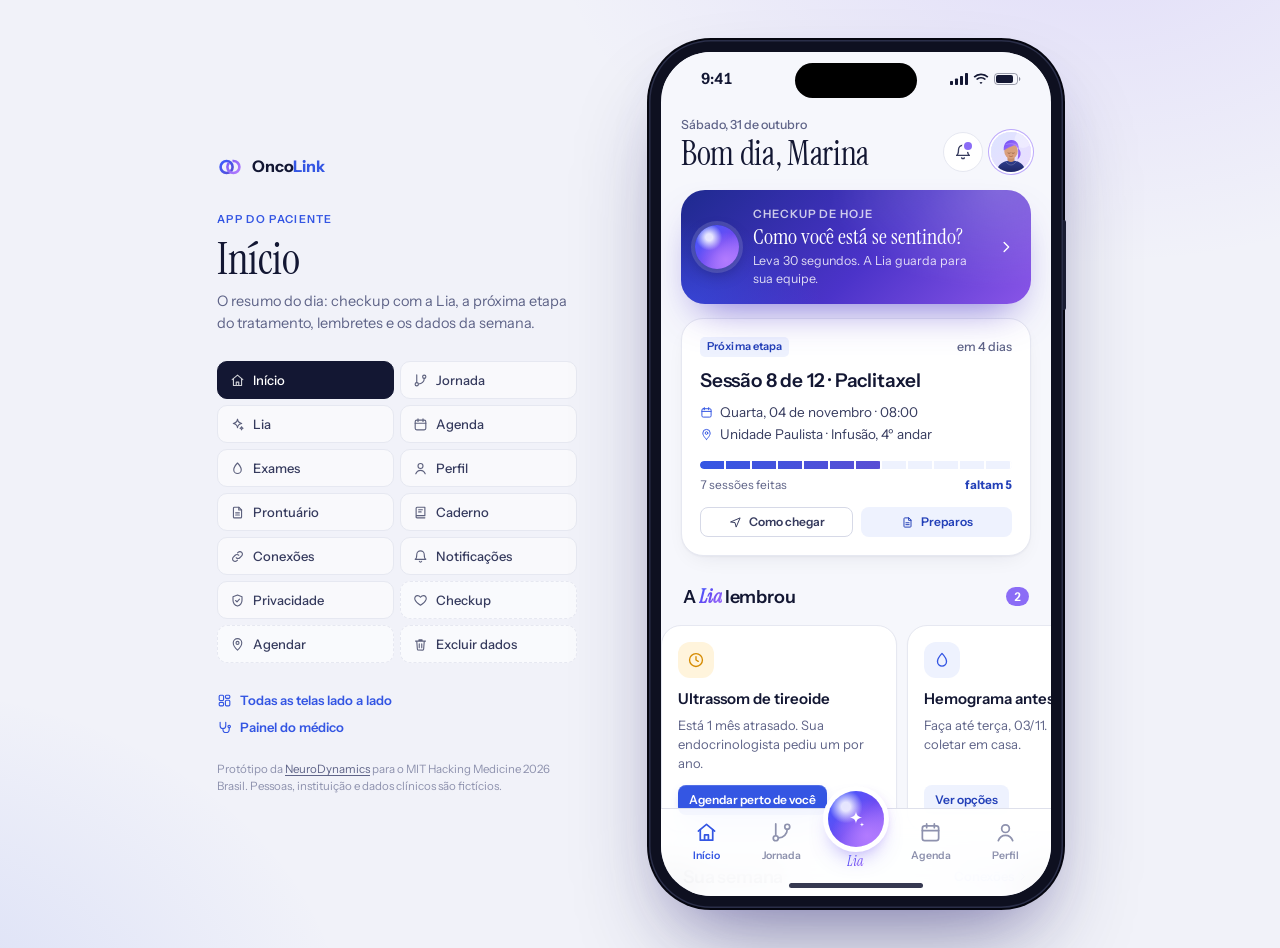
==== commit 8f30eeb2: "Push na tela inicial, LGPD, favicon e ícones reais; painel médico mais limpo App do paciente - Manif" ====
--- a/app.html
+++ b/app.html
@@ -6,7 +6,14 @@
 <meta name="theme-color" content="#F5F6FB">
 <title>OncoLink · App do paciente</title>
 <meta name="description" content="Protótipo do app do paciente do OncoLink: jornada, chat com a Lia, agenda, exames, prontuário, caderno e conexões.">
+<link rel="icon" href="favicon.ico" sizes="any">
 <link rel="icon" href="assets/img/favicon.svg" type="image/svg+xml">
+<link rel="apple-touch-icon" href="assets/img/apple-touch-icon.png">
+<link rel="manifest" href="manifest.webmanifest">
+<meta name="mobile-web-app-capable" content="yes">
+<meta name="apple-mobile-web-app-capable" content="yes">
+<meta name="apple-mobile-web-app-title" content="OncoLink">
+<meta name="apple-mobile-web-app-status-bar-style" content="default">
 <link rel="preconnect" href="https://fonts.googleapis.com">
 <link rel="preconnect" href="https://fonts.gstatic.com" crossorigin>
 <link href="https://fonts.googleapis.com/css2?family=Instrument+Sans:wght@400;500;600;700&family=Instrument+Serif:ital@0;1&family=IBM+Plex+Mono:wght@400;500&display=swap" rel="stylesheet">
@@ -28,7 +35,7 @@
       <a href="telas.html"><svg class="i sm"><use href="#i-grid"/></svg>Todas as telas lado a lado</a>
       <a href="medico.html"><svg class="i sm"><use href="#i-stetho"/></svg>Painel do médico</a>
     </div>
-    <p class="proto-note">Protótipo. Pessoas, instituição e dados clínicos são fictícios.</p>
+    <p class="proto-note">Protótipo da <a href="https://neurodynamics.dev" target="_blank" rel="noopener">NeuroDynamics</a> para o MIT Hacking Medicine 2026 Brasil. Pessoas, instituição e dados clínicos são fictícios.</p>
   </aside>
 
   <!-- celular -->
@@ -55,7 +62,7 @@
                 <h1 class="serif">Bom dia, Marina</h1>
               </div>
               <div class="hd-r">
-                <button class="ib" aria-label="Notificações"><svg class="i"><use href="#i-bell"/></svg><i class="badge"></i></button>
+                <button class="ib" data-go="notificacoes" aria-label="Notificações"><svg class="i"><use href="#i-bell"/></svg><i class="badge"></i></button>
                 <button class="me-btn" data-go="perfil" aria-label="Perfil"><img src="assets/img/marina.svg" alt=""></button>
               </div>
             </header>
@@ -110,7 +117,7 @@
             <p class="fine"><svg class="i xs"><use href="#i-lock"/></svg>Do Apple Watch e do Clue. Sua equipe vê só resumos.</p>
 
             <button class="connect" data-go="conexoes">
-              <span class="cn-ics"><span style="background:#00B0B9"><svg class="i xs"><use href="#i-pulse"/></svg></span><span style="background:#34A853"><svg class="i xs"><use href="#i-heart"/></svg></span><span style="background:#1C2340"><svg class="i xs"><use href="#i-watch"/></svg></span></span>
+              <span class="cn-ics"><img src="assets/img/marcas/fitbit.svg" alt=""><img src="assets/img/marcas/health-connect.svg" alt=""><img src="assets/img/marcas/garmin.svg" alt=""></span>
               <span><b>Conecte mais dados</b><small>Fitbit, Health Connect, Garmin e medidores</small></span>
               <svg class="i sm"><use href="#i-right"/></svg>
             </button>
@@ -353,9 +360,14 @@
             </ul>
             <h3 class="grp">Conta</h3>
             <ul class="menu">
-              <li><button><span class="mi g"><svg class="i sm"><use href="#i-shield"/></svg></span><span><b>Privacidade e compartilhamento</b></span><svg class="i sm ch"><use href="#i-right"/></svg></button></li>
-              <li><button><span class="mi g"><svg class="i sm"><use href="#i-bell"/></svg></span><span><b>Notificações e lembretes</b></span><svg class="i sm ch"><use href="#i-right"/></svg></button></li>
-            </ul>
+              <li><button data-go="notificacoes"><span class="mi g"><svg class="i sm"><use href="#i-bell"/></svg></span><span><b>Notificações</b></span><svg class="i sm ch"><use href="#i-right"/></svg></button></li>
+              <li><button data-go="privacidade"><span class="mi g"><svg class="i sm"><use href="#i-shield"/></svg></span><span><b>Privacidade e LGPD</b></span><svg class="i sm ch"><use href="#i-right"/></svg></button></li>
+            </ul>
+            <footer class="about">
+              <img src="assets/img/neurodynamics.png" alt="NeuroDynamics" width="36" height="36">
+              <p>Protótipo da <a href="https://neurodynamics.dev" target="_blank" rel="noopener">NeuroDynamics</a> para o MIT Hacking Medicine 2026 Brasil.</p>
+              <a class="about-mail" href="mailto:marcondes@neurodynamics.dev"><svg class="i xs"><use href="#i-mail"/></svg>marcondes@neurodynamics.dev</a>
+            </footer>
           </section>
 
           <!-- ============ PRONTUÁRIO ============ -->
@@ -416,7 +428,7 @@
             <h3 class="grp">Conectados</h3>
             <article class="svc-card open">
               <div class="svc-h">
-                <span class="svc-ic" style="background:linear-gradient(135deg,#FF5E7E,#FF2D55)"><svg class="i fill"><use href="#i-heart"/></svg></span>
+                <img class="svc-ic" src="assets/img/marcas/apple-saude.svg" alt="">
                 <span><b>Apple Saúde</b><small><i class="on-dot"></i>Sincronizado há 12 min</small></span>
                 <svg class="i sm ch"><use href="#i-up"/></svg>
               </div>
@@ -426,11 +438,11 @@
                 <li><span><svg class="i xs"><use href="#i-heart"/></svg>Frequência cardíaca</span><label class="sw"><input type="checkbox" checked><i></i></label></li>
                 <li><span><svg class="i xs"><use href="#i-scale"/></svg>Peso</span><label class="sw"><input type="checkbox"><i></i></label></li>
               </ul>
-              <p class="svc-note"><svg class="i xs"><use href="#i-watch"/></svg>Inclui os dados do seu Apple Watch</p>
+              <p class="svc-note"><img src="assets/img/marcas/apple.svg" alt="">Inclui os dados do seu Apple Watch</p>
             </article>
             <article class="svc-card">
               <div class="svc-h">
-                <span class="svc-ic" style="background:linear-gradient(135deg,#E85F7F,#B4559B)"><svg class="i"><use href="#i-cycle"/></svg></span>
+                <img class="svc-ic" src="assets/img/marcas/clue.svg" alt="">
                 <span><b>Clue</b><small><i class="on-dot"></i>Ciclo e sintomas · hoje, 07:30</small></span>
                 <svg class="i sm ch"><use href="#i-down"/></svg>
               </div>
@@ -438,13 +450,56 @@
 
             <h3 class="grp">Disponíveis</h3>
             <ul class="avail">
-              <li><span class="svc-ic" style="background:#00B0B9"><svg class="i"><use href="#i-pulse"/></svg></span><span><b>Fitbit</b><small>Atividade, sono e FC</small></span><button class="btn soft sm" data-connect>Conectar</button></li>
-              <li><span class="svc-ic" style="background:#34A853"><svg class="i"><use href="#i-heart"/></svg></span><span><b>Health Connect</b><small>Android · dados do celular</small></span><button class="btn soft sm" data-connect>Conectar</button></li>
-              <li><span class="svc-ic" style="background:#111"><svg class="i"><use href="#i-nav"/></svg></span><span><b>Garmin Connect</b><small>Treinos e recuperação</small></span><button class="btn soft sm" data-connect>Conectar</button></li>
+              <li><img class="svc-ic" src="assets/img/marcas/fitbit.svg" alt=""><span><b>Fitbit</b><small>Atividade, sono e FC</small></span><button class="btn soft sm" data-connect>Conectar</button></li>
+              <li><img class="svc-ic" src="assets/img/marcas/health-connect.svg" alt=""><span><b>Health Connect</b><small>Android · dados do celular</small></span><button class="btn soft sm" data-connect>Conectar</button></li>
+              <li><img class="svc-ic" src="assets/img/marcas/garmin.svg" alt=""><span><b>Garmin Connect</b><small>Treinos e recuperação</small></span><button class="btn soft sm" data-connect>Conectar</button></li>
               <li><span class="svc-ic" style="background:#5A4ED4"><svg class="i"><use href="#i-gauge"/></svg></span><span><b>Medidor de pressão</b><small>Bluetooth</small></span><button class="btn soft sm" data-connect>Parear</button></li>
               <li><span class="svc-ic" style="background:#3456E3"><svg class="i"><use href="#i-scale"/></svg></span><span><b>Balança inteligente</b><small>Bluetooth</small></span><button class="btn soft sm" data-connect>Parear</button></li>
             </ul>
-            <div class="privacy"><svg class="i"><use href="#i-shield"/></svg><p><b>Seus dados, suas regras.</b> Você pode desconectar quando quiser. A Meridiano só usa esses dados para o seu cuidado.</p></div>
+            <button class="privacy" data-go="privacidade"><svg class="i"><use href="#i-shield"/></svg><p><b>Seus dados, suas regras.</b> Você pode desconectar quando quiser. A Meridiano só usa esses dados para o seu cuidado.</p><svg class="i sm ch"><use href="#i-right"/></svg></button>
+          </section>
+
+          <!-- ============ NOTIFICAÇÕES ============ -->
+          <section class="scr" data-s="notificacoes">
+            <header class="hd sub"><button class="back" data-go="perfil"><svg class="i"><use href="#i-left"/></svg>Perfil</button></header>
+            <h1 class="serif page-t">Notificações</h1>
+            <p class="lead">A Lia avisa sobre exames, consultas e quando quer saber como você está.</p>
+            <article class="card push-card" id="pushCard"></article>
+            <h3 class="grp">Recentes</h3>
+            <ul class="inbox">
+              <li data-go="lia"><span class="lia-orb still" style="--s:30px"></span><div><b>Lia</b><p>Faz uma semana que você falou do formigamento. Como está hoje?</p></div><time>09:10</time></li>
+              <li data-go="exames"><span class="ib-ic"><svg class="i sm"><use href="#i-drop"/></svg></span><div><b>Hemograma antes da sessão</b><p>Faça até terça, 03/11.</p></div><time>ontem</time></li>
+              <li data-go="agenda"><span class="ib-ic"><svg class="i sm"><use href="#i-calendar"/></svg></span><div><b>Sessão 8 confirmada</b><p>Quarta, 04/11, às 08:00.</p></div><time>qui</time></li>
+            </ul>
+            <h3 class="grp">O que receber</h3>
+            <ul class="toggles">
+              <li><span>Mensagens da Lia</span><label class="sw"><input type="checkbox" data-pref="lia" checked><i></i></label></li>
+              <li><span>Exames e resultados</span><label class="sw"><input type="checkbox" data-pref="exames" checked><i></i></label></li>
+              <li><span>Consultas e sessões</span><label class="sw"><input type="checkbox" data-pref="consultas" checked><i></i></label></li>
+              <li><span>Medicações</span><label class="sw"><input type="checkbox" data-pref="meds" checked><i></i></label></li>
+              <li><span>Silenciar das 22h às 7h</span><label class="sw"><input type="checkbox" data-pref="silencio" checked><i></i></label></li>
+            </ul>
+          </section>
+
+          <!-- ============ PRIVACIDADE (LGPD) ============ -->
+          <section class="scr" data-s="privacidade">
+            <header class="hd sub"><button class="back" data-go="perfil"><svg class="i"><use href="#i-left"/></svg>Perfil</button></header>
+            <h1 class="serif page-t">Privacidade</h1>
+            <p class="lead">Seus dados de saúde são dados sensíveis pela LGPD. Você decide o que é compartilhado e pode pedir a exclusão quando quiser.</p>
+            <h3 class="grp">Consentimentos</h3>
+            <ul class="toggles">
+              <li><span><b>Equipe da Meridiano Saúde</b><small>Necessário para a Lia acompanhar seu cuidado</small></span><label class="sw"><input type="checkbox" checked data-cons="equipe"><i></i></label></li>
+              <li><span><b>Apps e dispositivos</b><small>Resumos do Apple Saúde e do Clue</small></span><label class="sw"><input type="checkbox" checked data-cons="apps"><i></i></label></li>
+              <li><span><b>Pesquisa anonimizada</b><small>Ajuda a rede a melhorar o rastreio</small></span><label class="sw"><input type="checkbox" data-cons="pesquisa"><i></i></label></li>
+            </ul>
+            <h3 class="grp">Seus direitos</h3>
+            <ul class="menu">
+              <li><button id="btnBaixar"><span class="mi b"><svg class="i sm"><use href="#i-download"/></svg></span><span><b>Baixar meus dados</b><small>Cópia em arquivo, para guardar ou levar a outro serviço</small></span><svg class="i sm ch"><use href="#i-right"/></svg></button></li>
+              <li><button data-go="caderno"><span class="mi b"><svg class="i sm"><use href="#i-edit"/></svg></span><span><b>Corrigir informações</b><small>Edite o que você contou à Lia</small></span><svg class="i sm ch"><use href="#i-right"/></svg></button></li>
+              <li><button id="btnAcessos"><span class="mi b"><svg class="i sm"><use href="#i-eye"/></svg></span><span><b>Quem acessou meus dados</b><small>Equipe e serviços nos últimos 30 dias</small></span><svg class="i sm ch"><use href="#i-right"/></svg></button></li>
+            </ul>
+            <button class="del-row" data-open="excluir"><svg class="i sm"><use href="#i-trash"/></svg><span><b>Solicitar exclusão dos dados</b><small>Apaga o que você registrou no app</small></span><svg class="i sm"><use href="#i-right"/></svg></button>
+            <p class="fine">Encarregado de dados (DPO) da Meridiano Saúde · resposta em até 15 dias.</p>
           </section>
         </div>
 
@@ -520,12 +575,46 @@
           </div>
         </div>
 
+        <!-- ============ EXCLUIR DADOS (pop-up) ============ -->
+        <div class="sheet-bg" data-sheet="excluir" hidden>
+          <div class="sheet" role="dialog" aria-modal="true" aria-labelledby="exT">
+            <span class="grab"></span>
+            <button class="ib close" data-close aria-label="Fechar"><svg class="i"><use href="#i-x"/></svg></button>
+            <div class="ex-step" data-step="1">
+              <small class="sh-k bad-k">LGPD · art. 18</small>
+              <h2 class="serif" id="exT">Excluir meus dados</h2>
+              <p class="lead">Escolha o que apagar. O pedido vai para o encarregado de dados da Meridiano Saúde.</p>
+              <div class="locs" id="exScope">
+                <label class="loc"><input type="radio" name="ex" value="tudo" checked><span class="loc-b"><b>Tudo o que registrei no app</b><small>Caderno, conversas, checkups e conexões</small></span></label>
+                <label class="loc"><input type="radio" name="ex" value="apps"><span class="loc-b"><b>Só dados de apps e dispositivos</b><small>Apple Saúde, Apple Watch e Clue</small></span></label>
+                <label class="loc"><input type="radio" name="ex" value="chat"><span class="loc-b"><b>Só conversas e caderno</b><small>O que você contou à Lia</small></span></label>
+              </div>
+              <div class="keep"><svg class="i sm"><use href="#i-info"/></svg><p>O prontuário e os exames da rede continuam guardados por 20 anos, como exige a Lei 13.787/2018.</p></div>
+              <label class="ack"><input type="checkbox" id="exAck"><span>Entendo que a Lia deixa de acompanhar o que for excluído.</span></label>
+              <button class="btn block lg danger" id="exOk" disabled>Solicitar exclusão</button>
+            </div>
+            <div class="ex-step done" data-step="2" hidden>
+              <div class="ok-orb plain"><svg class="i lg"><use href="#i-check"/></svg></div>
+              <h2 class="serif">Pedido registrado</h2>
+              <p class="lead c">Protocolo <b class="num" id="exProt"></b><br>Você recebe a confirmação em até 15 dias, aqui e por e-mail.</p>
+              <button class="btn ghost block" data-close>Fechar</button>
+            </div>
+          </div>
+        </div>
+
+        <!-- notificação push (demonstração dentro da moldura) -->
+        <button class="pushb" id="pushb" data-go="lia" hidden>
+          <img src="assets/img/icone-192.png" alt="">
+          <span><small>OncoLink<em>agora</em></small><b>Lia</b><span>Faz uma semana que você falou do formigamento. Como está hoje?</span></span>
+        </button>
+
         <div class="ptoast" id="ptoast" role="status" aria-live="polite"></div>
       </div>
     </div>
   </div>
 </div>
 
+<script src="assets/js/push-config.js"></script>
 <script src="assets/js/data.js"></script>
 <script src="assets/js/app.js"></script>
 </body>
--- a/assets/css/app.css
+++ b/assets/css/app.css
@@ -121,8 +121,8 @@
 .connect small{display:block;font-size:12px;color:var(--muted)}
 .connect>span:nth-child(2){flex:1}
 .cn-ics{display:flex}
-.cn-ics span{width:28px;height:28px;border-radius:9px;display:grid;place-items:center;color:#fff;box-shadow:0 0 0 2px #F6F7FC;margin-left:-6px}
-.cn-ics span:first-child{margin-left:0}
+.cn-ics img{width:28px;height:28px;border-radius:8px;box-shadow:0 0 0 2px #F6F7FC;margin-left:-6px}
+.cn-ics img:first-child{margin-left:0}
 
 /* ------- jornada ------- */
 .lanes{display:flex;gap:6px;overflow-x:auto;margin:0 -20px 8px;padding:0 20px 4px;scrollbar-width:none}
@@ -372,11 +372,13 @@
 .svc-h b{display:block;font-size:15px;font-weight:600}
 .svc-h small{display:flex;align-items:center;gap:6px;font-size:12px;color:var(--muted)}
 .on-dot{width:7px;height:7px;border-radius:50%;background:var(--ok)}
-.svc-ic{width:40px;height:40px;border-radius:12px;display:grid;place-items:center;color:#fff;flex:none}
+.svc-ic{width:40px;height:40px;border-radius:11px;display:grid;place-items:center;color:#fff;flex:none}
+img.svc-ic{display:block;box-shadow:0 1px 2px rgba(19,23,51,.08)}
 .perm{list-style:none;margin:12px 0 0;padding:4px 0 0;border-top:1px solid var(--line)}
 .perm li{display:flex;align-items:center;justify-content:space-between;padding:8px 0;font-size:13.5px}
 .perm li span{display:flex;align-items:center;gap:8px}
 .perm li .i{color:var(--dim)}
+.svc-note img{width:16px;height:16px;border-radius:4px}
 .svc-note{display:flex;align-items:center;gap:6px;font-size:12px;color:var(--muted);background:var(--surface-2);border-radius:10px;padding:8px 10px;margin-top:6px}
 .sw{position:relative;width:44px;height:26px;flex:none;cursor:pointer}
 .sw input{position:absolute;opacity:0;inset:0;margin:0;cursor:pointer}
@@ -391,7 +393,7 @@
 .avail b{display:block;font-size:14px;font-weight:600}
 .avail small{display:block;font-size:12px;color:var(--muted)}
 .avail .btn.connected{background:var(--ok-50);color:var(--ok-tx)}
-.privacy{display:flex;gap:12px;margin-top:16px;padding:14px;border-radius:18px;background:var(--lia-soft);color:var(--ink-2)}
+.privacy{display:flex;align-items:center;gap:12px;width:100%;text-align:left;margin-top:16px;padding:14px;border-radius:18px;background:var(--lia-soft);color:var(--ink-2)}
 .privacy .i{color:var(--violet);flex:none}
 .privacy p{font-size:12.5px;line-height:1.5}
 
@@ -492,3 +494,88 @@
   body.pa:not(.solo) .chat-scr.on{padding-top:calc(env(safe-area-inset-top) + 6px)}
   body.pa:not(.solo) [data-s="perfil"]{padding-top:0}
 }
+
+/* ------- sobre o protótipo (perfil) ------- */
+.about{display:flex;flex-direction:column;align-items:center;gap:8px;text-align:center;margin:28px 8px 4px}
+.about img{border-radius:10px}
+.about p{font-size:12.5px;color:var(--muted);line-height:1.5;max-width:280px}
+.about p a{color:var(--ink-2);font-weight:600;text-decoration:underline;text-decoration-color:var(--line-2);text-underline-offset:2px}
+.about-mail{display:inline-flex;align-items:center;gap:6px;font-size:12.5px;font-weight:600;color:var(--blue)}
+.side .proto-note a{color:var(--muted);text-decoration:underline;text-underline-offset:2px}
+
+/* ------- notificações ------- */
+.push-card{padding:16px}
+.pc-h{display:flex;gap:12px;align-items:flex-start}
+.pc-h b{display:block;font-size:15px;font-weight:600}
+.pc-h small{display:block;font-size:12.5px;color:var(--muted);line-height:1.45;margin-top:2px}
+.pc-ic{width:36px;height:36px;border-radius:11px;display:grid;place-items:center;flex:none;background:var(--blue-50);color:var(--blue)}
+.pc-ic.ok{background:var(--ok-50);color:var(--ok)}
+.pc-ic.bad{background:var(--bad-50);color:var(--bad)}
+.pc-steps{margin:14px 0 0;padding:0;list-style:none;counter-reset:p;display:flex;flex-direction:column;gap:8px}
+.pc-steps li{counter-increment:p;display:flex;align-items:center;gap:10px;font-size:13px;color:var(--ink-2)}
+.pc-steps li::before{content:counter(p);width:22px;height:22px;border-radius:50%;flex:none;display:grid;place-items:center;font-size:11px;font-weight:700;background:var(--bg-2);color:var(--muted)}
+.pc-steps .i{display:inline;vertical-align:-3px;color:var(--blue)}
+.pc-btns{display:flex;gap:8px;margin-top:14px}
+.inbox,.toggles{list-style:none;margin:0;padding:0;background:#fff;border:1px solid var(--line);border-radius:18px}
+.inbox li{display:flex;gap:12px;align-items:flex-start;padding:12px 14px;border-top:1px solid var(--line);cursor:pointer}
+.inbox li:first-child{border-top:0}
+.inbox li>div{flex:1;min-width:0}
+.inbox b{display:block;font-size:13.5px;font-weight:600}
+.inbox p{font-size:12.5px;color:var(--muted);line-height:1.4}
+.inbox time{font-size:11.5px;color:var(--dim);flex:none}
+.ib-ic{width:30px;height:30px;border-radius:50%;display:grid;place-items:center;flex:none;background:var(--blue-50);color:var(--blue)}
+.toggles li{display:flex;align-items:center;justify-content:space-between;gap:12px;padding:12px 14px;border-top:1px solid var(--line);font-size:14px}
+.toggles li:first-child{border-top:0}
+.toggles b{display:block;font-size:14px;font-weight:600}
+.toggles small{display:block;font-size:12px;color:var(--muted)}
+
+/* ------- privacidade e exclusão ------- */
+.del-row{display:flex;align-items:center;gap:12px;width:100%;margin-top:16px;padding:14px;border-radius:18px;background:#fff;border:1px solid #F6CDD4;color:var(--bad-tx);text-align:left}
+.del-row>span{flex:1}
+.del-row b{display:block;font-size:14px;font-weight:600}
+.del-row small{display:block;font-size:12px;color:var(--muted)}
+.sh-k.bad-k{color:var(--bad)}
+.ex-step{display:flex;flex-direction:column}
+.ex-step h2{text-align:left}
+.keep{display:flex;gap:10px;margin:14px 0 10px;padding:12px;border-radius:14px;background:var(--surface-2);border:1px solid var(--line)}
+.keep .i{color:var(--muted);margin-top:1px}
+.keep p{font-size:12.5px;color:var(--ink-2);line-height:1.45}
+.ack{display:flex;gap:10px;align-items:flex-start;font-size:13px;color:var(--ink-2);margin:4px 0 16px;cursor:pointer}
+.ack input{width:18px;height:18px;accent-color:var(--bad);margin:1px 0 0;flex:none}
+.btn.danger:disabled{opacity:.4;cursor:not-allowed}
+.ok-orb.plain{background:var(--ink);box-shadow:0 0 0 8px var(--bg-2)}
+.ex-step.done{align-items:center}
+.ex-step.done h2{text-align:center}
+
+/* ------- push simulado dentro da moldura ------- */
+.pushb{position:absolute;top:52px;left:8px;right:8px;z-index:50;display:flex;gap:10px;align-items:flex-start;padding:11px 12px;border-radius:22px;text-align:left;
+  background:rgba(250,250,253,.86);backdrop-filter:saturate(1.8) blur(20px);-webkit-backdrop-filter:saturate(1.8) blur(20px);
+  box-shadow:0 12px 32px -10px rgba(19,23,51,.35),0 0 0 .5px rgba(19,23,51,.08);animation:drop .45s var(--ease)}
+@keyframes drop{from{transform:translateY(-120%);opacity:.3}}
+.pushb img{width:38px;height:38px;border-radius:9px;flex:none}
+.pushb>span{flex:1;min-width:0}
+.pushb small{display:flex;justify-content:space-between;font-size:11.5px;color:var(--muted);letter-spacing:.02em}
+.pushb small em{font-style:normal}
+.pushb b{display:block;font-size:14px;font-weight:600;margin-top:1px}
+.pushb>span>span{display:block;font-size:13.5px;line-height:1.35;color:var(--ink-2)}
+
+.ptoast{white-space:normal;text-align:center;width:max-content;max-width:330px;border-radius:16px}
+
+/* ------- app salvo na tela inicial ------- */
+body.standalone{background:#F6F7FC}
+body.standalone .stage{display:block;padding:0}
+body.standalone .side{display:none}
+body.standalone .phone{width:100vw;height:100vh;height:100dvh;border-radius:0;padding:0;background:none;box-shadow:none}
+body.standalone .phone::before,body.standalone .screen::after,body.standalone .status{display:none}
+body.standalone .screen{width:100%;height:100%;border-radius:0}
+body.standalone .scr{padding-top:calc(env(safe-area-inset-top) + 14px)}
+body.standalone .chat-scr.on{padding-top:calc(env(safe-area-inset-top) + 6px)}
+body.standalone [data-s="perfil"]{padding-top:0}
+body.standalone .pf-cover{height:calc(170px + env(safe-area-inset-top))}
+body.standalone .pushb{top:calc(env(safe-area-inset-top) + 8px)}
+@media (max-width:520px){
+  body.pa:not(.solo) .tabbar{height:calc(66px + env(safe-area-inset-bottom));padding-bottom:env(safe-area-inset-bottom)}
+  body.pa:not(.solo) .composer,body.pa:not(.solo) .rec-bar{margin-bottom:calc(70px + env(safe-area-inset-bottom))}
+}
+body.standalone .tabbar{height:calc(66px + env(safe-area-inset-bottom));padding-bottom:env(safe-area-inset-bottom)}
+body.standalone .composer,body.standalone .rec-bar{margin-bottom:calc(70px + env(safe-area-inset-bottom))}
